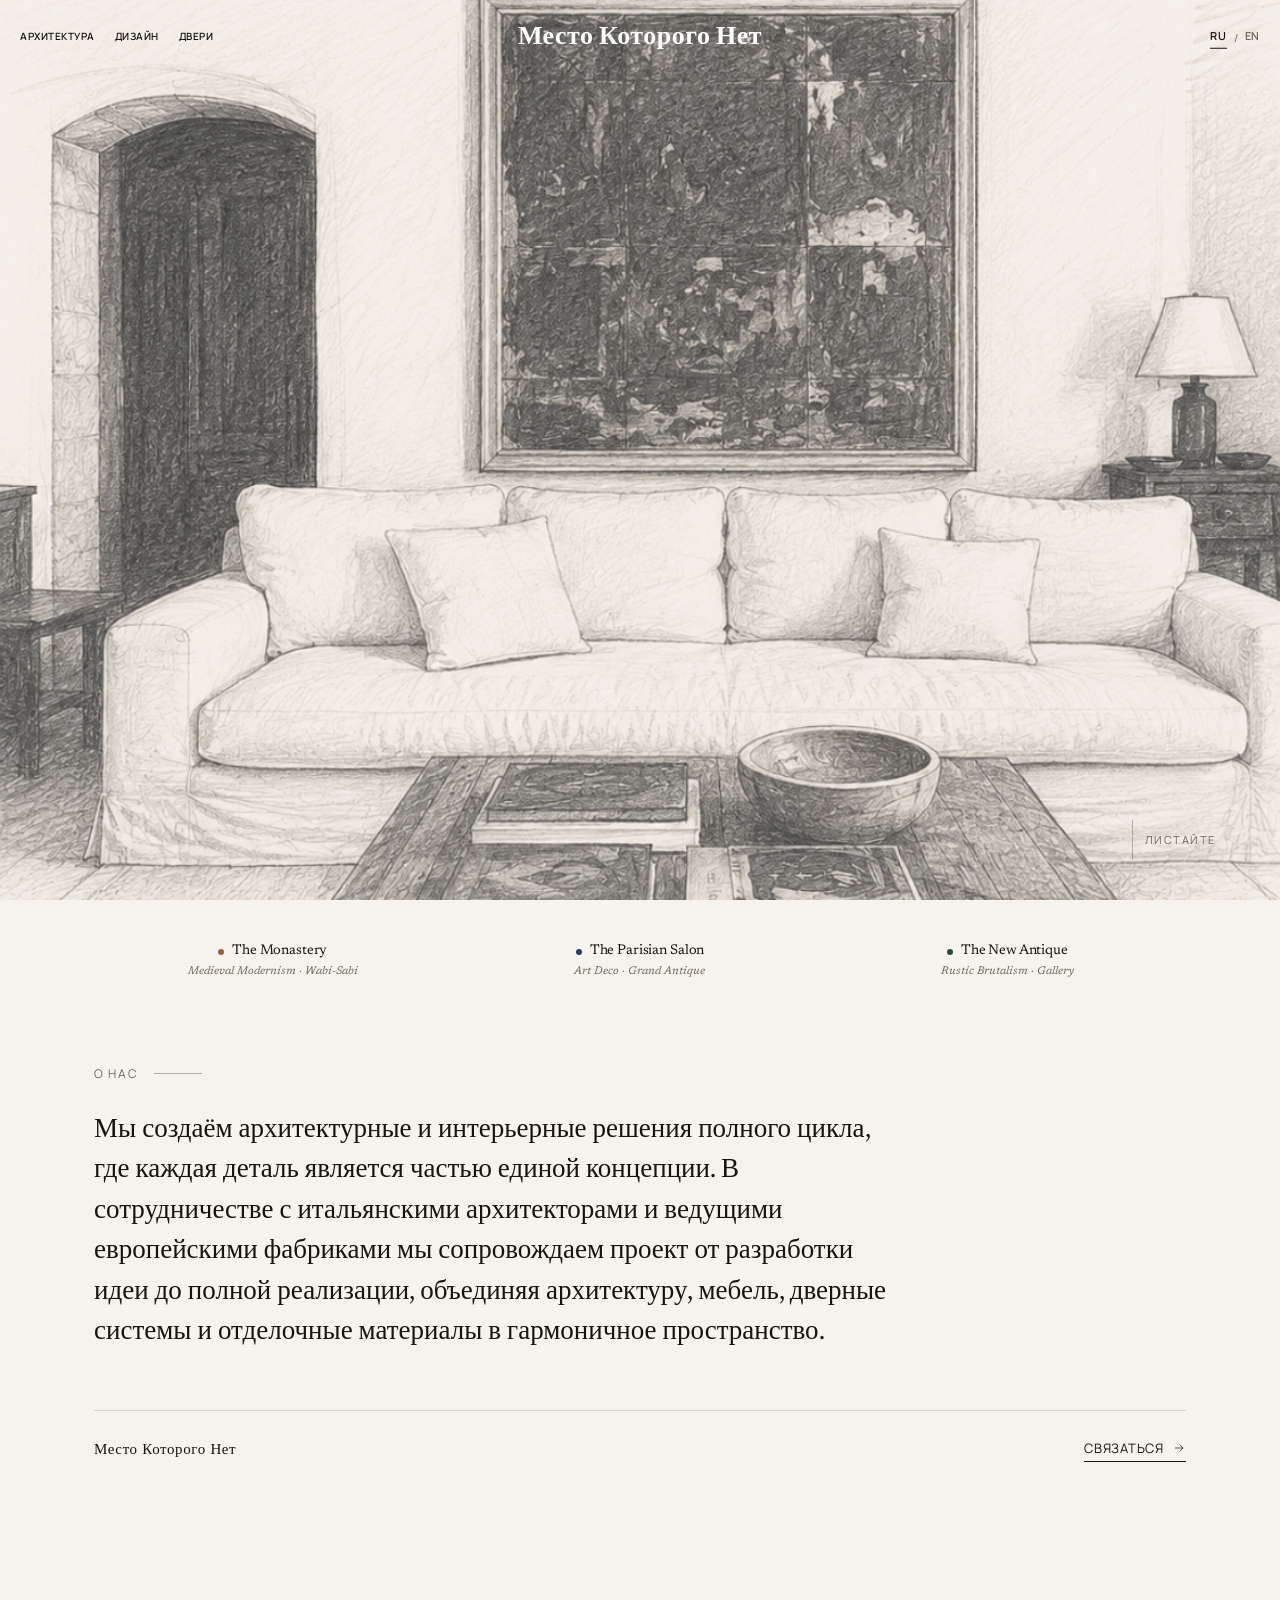
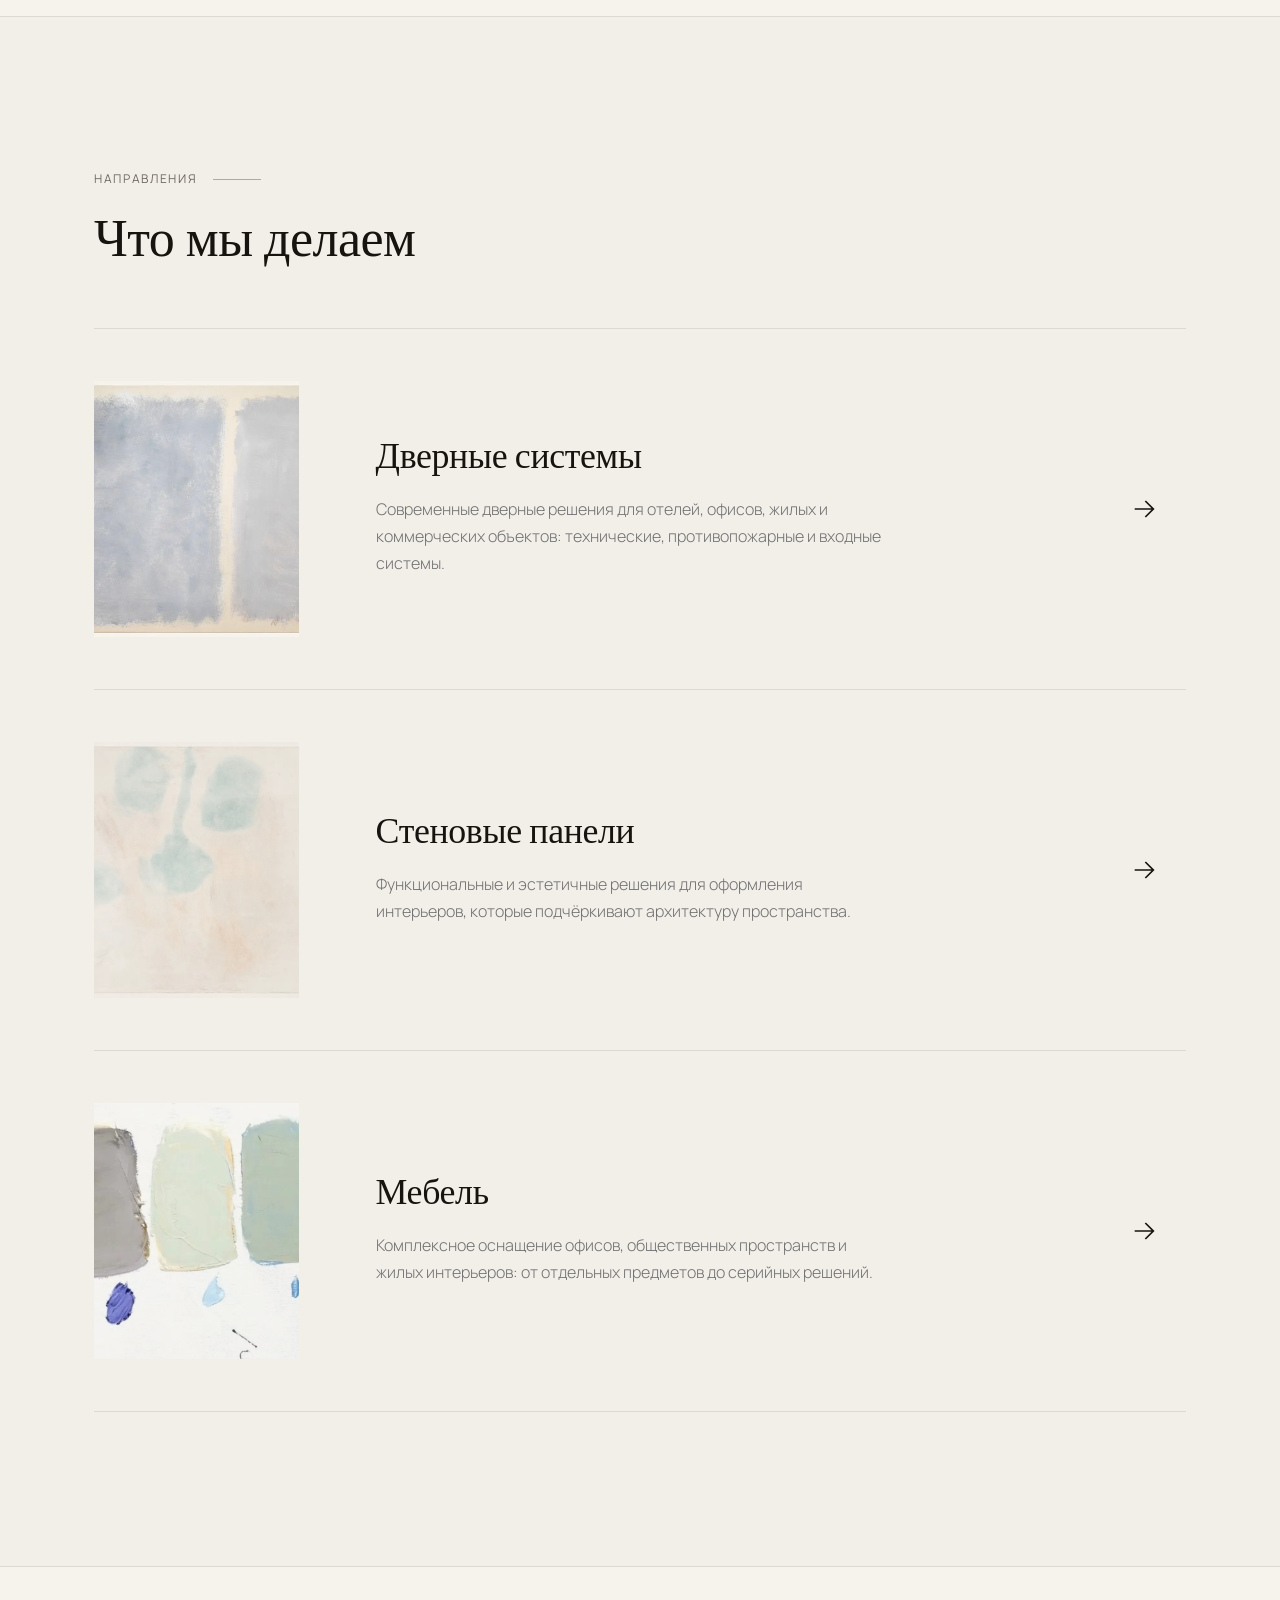
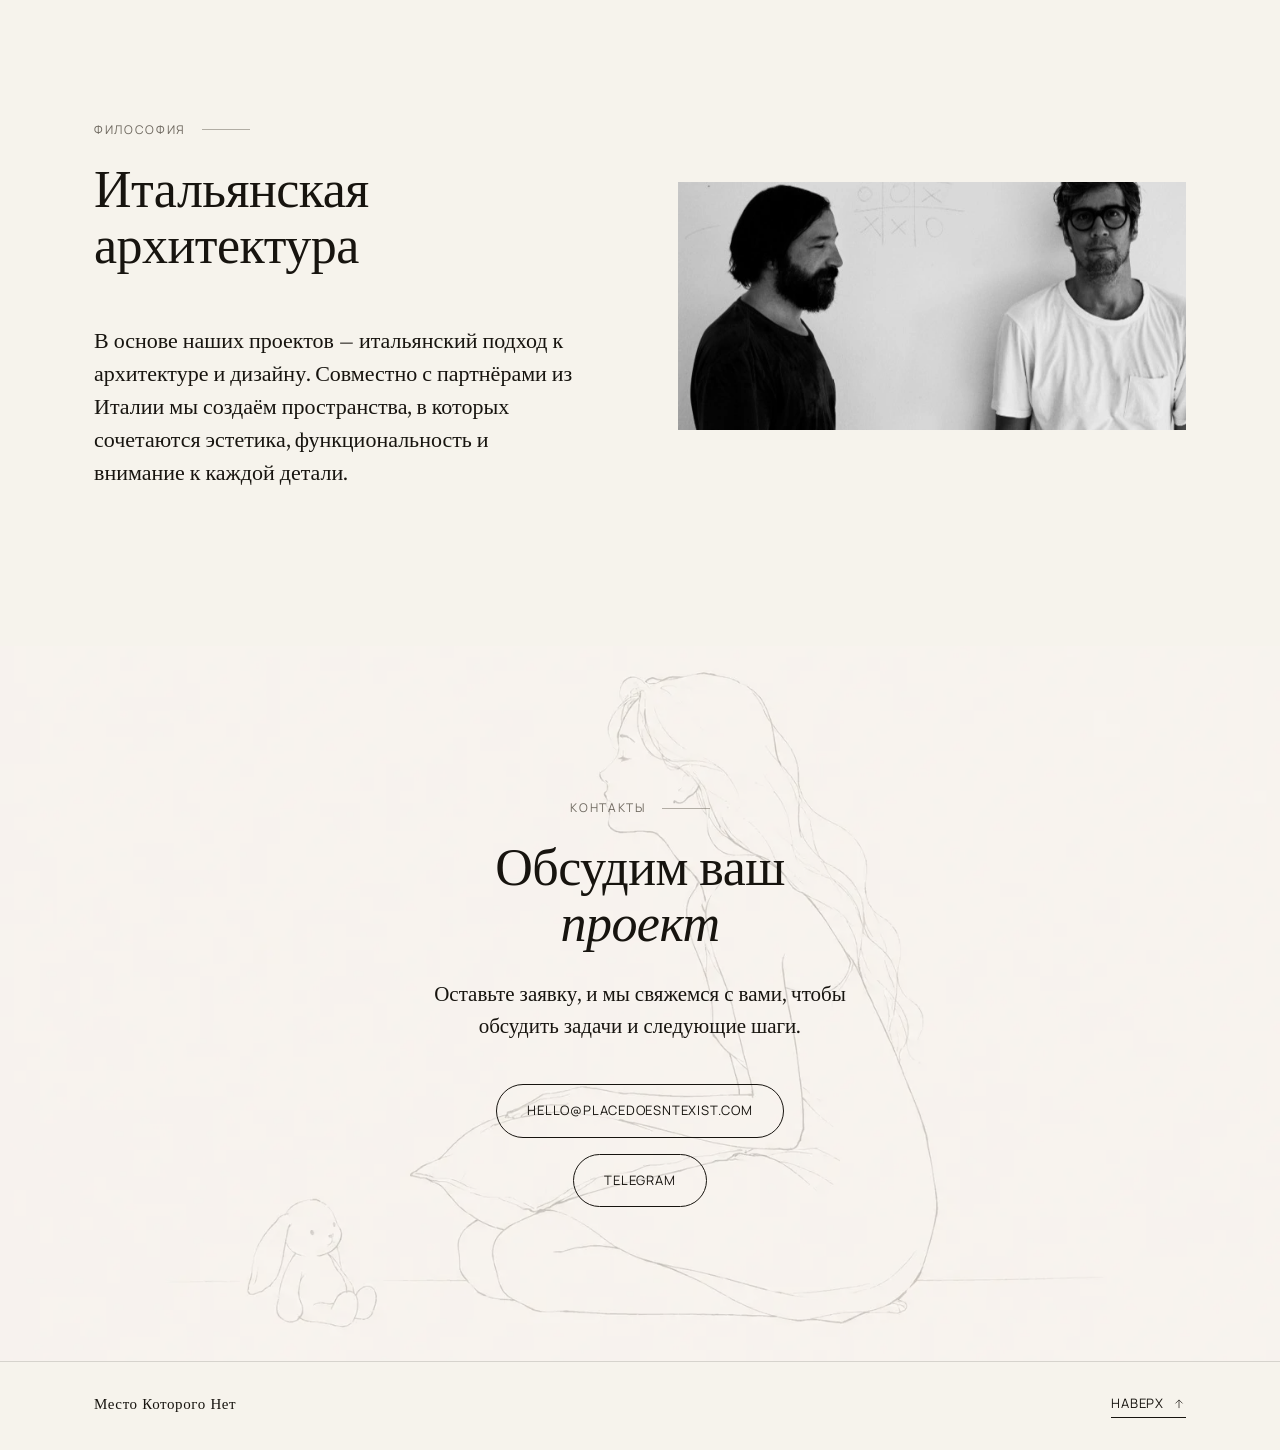
==== index.html @ bd5e5d3e "Merge branch 'claude/architecture-firm-site-4u3y2u' into main Consolidate latest site updates: water" ====
<!doctype html>
<html lang="ru">
<head>
<meta charset="UTF-8" />
<meta name="viewport" content="width=device-width, initial-scale=1.0" />
<title data-i18n="meta.title">Место Которого Нет — Архитектура и интерьер полного цикла</title>
<meta name="description" data-i18n="meta.description" content="Архитектурные и интерьерные решения полного цикла: дверные системы, стеновые панели, мебель. Итальянский подход к дизайну." />
<link rel="preconnect" href="https://fonts.googleapis.com" />
<link rel="preconnect" href="https://fonts.gstatic.com" crossorigin />
<link href="https://fonts.googleapis.com/css2?family=Newsreader:ital,opsz,wght@0,6..72,300;0,6..72,400;0,6..72,500;0,6..72,700;1,6..72,400;1,6..72,500&family=Manrope:wght@300;400;500;600&display=swap" rel="stylesheet" />
<link rel="stylesheet" href="css/style.css" />
</head>
<body>

<div class="noise"></div>

<header class="site-header" id="header">
  <div class="header-bar">
    <nav class="nav-inline">
      <a href="#about" class="nav-link" data-menu="architecture" data-i18n="nav.architecture">Архитектура</a>
      <a href="#directions" class="nav-link" data-i18n="nav.design">Дизайн</a>
      <a href="#doors" class="nav-link" data-menu="doors" data-i18n="nav.doors">Двери</a>
    </nav>

    <div class="lang-switch" id="langSwitch">
      <button type="button" class="lang-btn is-active" data-lang="ru">RU</button>
      <span class="lang-sep">/</span>
      <button type="button" class="lang-btn" data-lang="en">EN</button>
    </div>

    <div class="container header-inner">
      <button class="burger" id="burger" aria-label="Открыть меню" aria-expanded="false" data-i18n-attr="burger.label">
        <span></span><span></span><span></span>
      </button>

      <a href="#top" class="logo" data-i18n="brand">Место Которого Нет</a>
    </div>
  </div>

  <div class="nav-subrow" id="navSubrow">
    <div class="nav-submenu" data-menu="architecture">
      <a href="fargo.html">Fargo</a>
    </div>
    <div class="nav-submenu" data-menu="doors">
      <a href="viani.html">Viani Porte</a>
    </div>
  </div>
</header>

<nav class="nav-overlay" id="nav">
  <ul>
    <li><a href="#about" data-i18n="nav.overlay.about">О компании</a></li>
    <li><a href="#directions" data-i18n="nav.overlay.directions">Направления</a></li>
    <li><a href="#italy" data-i18n="nav.overlay.italy">Италия</a></li>
    <li><a href="#contacts" data-i18n="nav.overlay.contacts">Контакты</a></li>
  </ul>
  <p class="nav-overlay-foot" data-i18n="brand">Место Которого Нет</p>
</nav>

<main id="top">

  <!-- HERO -->
  <section class="hero">
    <picture class="hero-photo">
      <source media="(max-width: 720px)" srcset="content/mainmob.webp" />
      <img src="content/maindesktop.webp" alt="Интерьер — референс проекта" />
    </picture>
    <div class="hero-scroll">
      <span></span>
      <p data-i18n="hero.scroll">Листайте</p>
    </div>
  </section>

  <!-- STYLES (brand style names — always English, not translated) -->
  <section class="styles">
    <div class="container styles-row">
      <article class="style-card reveal">
        <div class="style-title-row">
          <span class="style-dot style-dot-1"></span>
          <h3>The Monastery</h3>
        </div>
        <p>Medieval Modernism · Wabi-Sabi</p>
      </article>
      <article class="style-card reveal">
        <div class="style-title-row">
          <span class="style-dot style-dot-2"></span>
          <h3>The Parisian Salon</h3>
        </div>
        <p>Art Deco · Grand Antique</p>
      </article>
      <article class="style-card reveal">
        <div class="style-title-row">
          <span class="style-dot style-dot-3"></span>
          <h3>The New Antique</h3>
        </div>
        <p>Rustic Brutalism · Gallery</p>
      </article>
    </div>
  </section>

  <!-- ABOUT -->
  <section class="about" id="about">
    <div class="container">
      <div class="eyebrow-row reveal">
        <span data-i18n="about.eyebrow">О нас</span>
        <span class="eyebrow-line"></span>
      </div>

      <p class="about-text reveal" data-i18n="about.text">
        Мы создаём архитектурные и интерьерные решения полного цикла, где
        каждая деталь является частью единой концепции. В сотрудничестве с
        итальянскими архитекторами и ведущими европейскими фабриками мы
        сопровождаем проект от разработки идеи до полной реализации,
        объединяя архитектуру, мебель, дверные системы и отделочные
        материалы в гармоничное пространство.
      </p>

      <div class="meta-row reveal">
        <div class="meta-brand">
          <span data-i18n="brand">Место Которого Нет</span>
        </div>
        <a href="#contacts" class="meta-link">
          <span data-i18n="about.contactLink">Связаться</span>
          <svg viewBox="0 0 24 24" fill="none" aria-hidden="true"><path d="M5 12h14M13 6l6 6-6 6" stroke="currentColor" stroke-width="1.2"/></svg>
        </a>
      </div>
    </div>
  </section>

  <!-- DIRECTIONS -->
  <section class="directions" id="directions">
    <div class="container">
      <div class="eyebrow-row reveal">
        <span data-i18n="directions.eyebrow">Направления</span>
        <span class="eyebrow-line"></span>
      </div>
      <h2 class="reveal" data-i18n="directions.heading">Что мы делаем</h2>

      <div class="cards">
        <a class="card reveal" id="doors" href="viani.html">
          <div class="card-art"><img src="content/dir/doors.webp" alt="" /></div>
          <div class="card-body">
            <h3 data-i18n="directions.doors.title">Дверные системы</h3>
            <p data-i18n="directions.doors.text">Современные дверные решения для отелей, офисов, жилых и
              коммерческих объектов: технические, противопожарные и входные
              системы.</p>
          </div>
          <span class="card-arrow" aria-hidden="true">
            <svg viewBox="0 0 24 24" fill="none"><path d="M5 12h14M13 6l6 6-6 6" stroke="currentColor" stroke-width="1.3"/></svg>
          </span>
        </a>

        <article class="card reveal">
          <div class="card-art"><img src="content/dir/panels.webp" alt="" /></div>
          <div class="card-body">
            <h3 data-i18n="directions.panels.title">Стеновые панели</h3>
            <p data-i18n="directions.panels.text">Функциональные и эстетичные решения для оформления интерьеров,
              которые подчёркивают архитектуру пространства.</p>
          </div>
          <span class="card-arrow" aria-hidden="true">
            <svg viewBox="0 0 24 24" fill="none"><path d="M5 12h14M13 6l6 6-6 6" stroke="currentColor" stroke-width="1.3"/></svg>
          </span>
        </article>

        <article class="card reveal">
          <div class="card-art"><img src="content/dir/furniture.webp" alt="" /></div>
          <div class="card-body">
            <h3 data-i18n="directions.furniture.title">Мебель</h3>
            <p data-i18n="directions.furniture.text">Комплексное оснащение офисов, общественных пространств и жилых
              интерьеров: от отдельных предметов до серийных решений.</p>
          </div>
          <span class="card-arrow" aria-hidden="true">
            <svg viewBox="0 0 24 24" fill="none"><path d="M5 12h14M13 6l6 6-6 6" stroke="currentColor" stroke-width="1.3"/></svg>
          </span>
        </article>
      </div>
    </div>
  </section>

  <!-- ITALY -->
  <section class="italy" id="italy">
    <div class="container italy-grid">
      <div class="italy-visual reveal">
        <img src="content/oni.webp" alt="Основатели студии" />
      </div>
      <div class="italy-text">
        <div class="eyebrow-row reveal">
          <span data-i18n="italy.eyebrow">Философия</span>
          <span class="eyebrow-line"></span>
        </div>
        <h2 class="reveal" data-i18n="italy.heading">Итальянская архитектура</h2>
        <p class="reveal" data-i18n="italy.text">
          В основе наших проектов — итальянский подход к архитектуре и
          дизайну. Совместно с партнёрами из Италии мы создаём пространства,
          в которых сочетаются эстетика, функциональность и внимание к
          каждой детали.
        </p>
      </div>
    </div>
  </section>

  <!-- CONTACT -->
  <section class="contact" id="contacts">
    <div class="container">
      <div class="eyebrow-row reveal center">
        <span data-i18n="contact.eyebrow">Контакты</span>
        <span class="eyebrow-line"></span>
      </div>
      <h2 class="reveal" data-i18n="contact.heading">Обсудим ваш<br /><em>проект</em></h2>
      <p class="reveal contact-sub" data-i18n="contact.sub">
        Оставьте заявку, и мы свяжемся с вами, чтобы обсудить задачи и
        следующие шаги.
      </p>
      <div class="contact-buttons">
        <a href="mailto:hello@placedoesntexist.com" class="btn reveal">hello@placedoesntexist.com</a>
        <a href="https://t.me/placedoesntexistt" class="btn reveal" target="_blank" rel="noopener">Telegram</a>
      </div>
    </div>
  </section>

</main>

<footer class="site-footer">
  <div class="container meta-row">
    <div class="meta-brand">
      <span data-i18n="brand">Место Которого Нет</span>
    </div>
    <a href="#top" class="meta-link">
      <span data-i18n="footer.top">Наверх</span>
      <svg viewBox="0 0 24 24" fill="none" aria-hidden="true"><path d="M12 19V5M6 11l6-6 6 6" stroke="currentColor" stroke-width="1.2"/></svg>
    </a>
  </div>
</footer>

<script src="js/i18n.js"></script>
<script src="js/main.js"></script>
</body>
</html>
---- css/style.css ----
/* ------------------------------------------------------------ */
/* Tokens                                                         */
/* ------------------------------------------------------------ */
:root {
  --bg: #f6f3ec;
  --bg-alt: #efeae0;
  --ink: #17140f;
  --ink-soft: #6e685f;
  --line: rgba(23, 20, 15, 0.14);
  --dark-bg: #14120e;
  --cream: #f6f3ec;

  --dot-1: #96603f;
  --dot-2: #2b3868;
  --dot-3: #2e4a37;

  --font-display: "Newsreader", Georgia, serif;
  --font-body: "Manrope", -apple-system, BlinkMacSystemFont, sans-serif;

  --container: 1220px;
  --gutter: clamp(20px, 5vw, 64px);
  --section-y: clamp(80px, 12vw, 160px);

  --ease: cubic-bezier(0.22, 1, 0.36, 1);
}

/* ------------------------------------------------------------ */
/* Reset                                                          */
/* ------------------------------------------------------------ */
* { margin: 0; padding: 0; box-sizing: border-box; }

html { scroll-behavior: smooth; }

body {
  background: var(--bg);
  color: var(--ink);
  font-family: var(--font-body);
  font-size: 16px;
  line-height: 1.5;
  -webkit-font-smoothing: antialiased;
  overflow-x: hidden;
}

img { max-width: 100%; display: block; }
a { color: inherit; text-decoration: none; }
ul { list-style: none; }
button { font: inherit; background: none; border: none; cursor: pointer; }

.container {
  max-width: var(--container);
  margin: 0 auto;
  padding: 0 var(--gutter);
}

h1, h2, h3 {
  font-family: var(--font-display);
  font-weight: 400;
  line-height: 1.08;
  letter-spacing: -0.01em;
}

em { font-style: italic; }

/* subtle grain overlay for texture */
.noise {
  position: fixed;
  inset: 0;
  pointer-events: none;
  z-index: 999;
  opacity: 0.035;
  mix-blend-mode: multiply;
  background-image: url("data:image/svg+xml,%3Csvg xmlns='http://www.w3.org/2000/svg' width='120' height='120'%3E%3Cfilter id='n'%3E%3CfeTurbulence type='fractalNoise' baseFrequency='0.9' numOctaves='2' stitchTiles='stitch'/%3E%3C/filter%3E%3Crect width='100%25' height='100%25' filter='url(%23n)'/%3E%3C/svg%3E");
}

/* ------------------------------------------------------------ */
/* Reveal-on-scroll                                               */
/* ------------------------------------------------------------ */
.reveal {
  opacity: 0;
  transform: translateY(24px);
  transition: opacity 0.9s var(--ease), transform 0.9s var(--ease);
}
.reveal.is-visible {
  opacity: 1;
  transform: translateY(0);
}

/* ------------------------------------------------------------ */
/* Header                                                         */
/* ------------------------------------------------------------ */
.site-header {
  position: fixed;
  top: 0;
  left: 0;
  right: 0;
  z-index: 200;
  padding: 26px 0;
  color: var(--ink);
  transition: background 0.4s var(--ease), padding 0.4s var(--ease), border-color 0.4s var(--ease);
  border-bottom: 1px solid transparent;
}
.site-header.scrolled {
  background: rgba(246, 243, 236, 0.86);
  backdrop-filter: blur(10px);
  padding: 16px 0;
  border-color: var(--line);
}
.site-header.nav-hover {
  background: rgba(246, 243, 236, 0.86);
  backdrop-filter: blur(10px);
  border-color: var(--line);
}

/* Solid header variant for inner pages (no hero photo behind it) */
.site-header--solid {
  background: var(--bg);
  border-color: var(--line);
}
.site-header--solid .logo { color: var(--ink); }

.header-inner {
  position: relative;
  display: flex;
  align-items: center;
  min-height: 24px;
  pointer-events: none;
}
.header-inner .logo,
.header-inner .burger {
  pointer-events: auto;
}

.logo {
  font-family: var(--font-display);
  font-size: 26px;
  font-weight: 700;
  color: #fff;
  letter-spacing: 0.02em;
  white-space: nowrap;
  position: absolute;
  left: 50%;
  transform: translateX(-50%);
  transition: color 0.4s var(--ease);
}
.site-header.scrolled .logo,
.site-header.nav-hover .logo { color: var(--ink); }

.header-bar { position: relative; }

.nav-inline {
  position: absolute;
  left: 20px;
  top: 50%;
  transform: translateY(-50%);
  display: flex;
  gap: clamp(10px, 1.6vw, 20px);
}
.nav-inline a {
  font-size: 10px;
  font-weight: 600;
  letter-spacing: 0.05em;
  text-transform: uppercase;
  position: relative;
  padding-bottom: 4px;
}
.nav-inline a::after {
  content: "";
  position: absolute;
  left: 0; right: 100%;
  bottom: 0;
  height: 1px;
  background: currentColor;
  transition: right 0.35s var(--ease);
}
.nav-inline a:hover::after { right: 0; }

/* Second header row: submenu items revealed below the main bar */
.nav-subrow {
  overflow: hidden;
  max-height: 0;
  transition: max-height 0.35s var(--ease);
}
.site-header.subrow-open .nav-subrow { max-height: 120px; }

.nav-submenu {
  display: none;
  flex-direction: column;
  align-items: flex-start;
  gap: 10px;
  padding: 18px 20px 8px;
}
.nav-submenu.is-active { display: flex; }
.nav-submenu a {
  font-family: var(--font-display);
  font-size: 14px;
  color: var(--ink);
  white-space: nowrap;
  transition: opacity 0.25s var(--ease);
}
.nav-submenu a:hover { opacity: 0.55; }

.lang-switch {
  position: absolute;
  right: 20px;
  top: 50%;
  transform: translateY(-50%);
  display: flex;
  align-items: center;
  gap: 7px;
  z-index: 210;
}
.lang-sep {
  font-size: 11px;
  color: var(--ink-soft);
}
.lang-btn {
  font-family: var(--font-body);
  font-size: 11px;
  font-weight: 600;
  letter-spacing: 0.06em;
  text-transform: uppercase;
  color: var(--ink-soft);
  cursor: pointer;
  padding-bottom: 3px;
  border-bottom: 1px solid transparent;
  transition: color 0.25s var(--ease), border-color 0.25s var(--ease);
}
.lang-btn.is-active {
  color: var(--ink);
  border-color: var(--ink);
}
.lang-btn:hover { color: var(--ink); }

.burger {
  display: none;
  flex-direction: column;
  justify-content: center;
  gap: 5px;
  width: 32px;
  height: 24px;
  justify-self: start;
  z-index: 210;
}
.burger span {
  display: block;
  height: 1px;
  background: currentColor;
  transition: transform 0.3s var(--ease), opacity 0.3s var(--ease);
}
.burger[aria-expanded="true"] span:nth-child(1) { transform: translateY(6px) rotate(45deg); }
.burger[aria-expanded="true"] span:nth-child(2) { opacity: 0; }
.burger[aria-expanded="true"] span:nth-child(3) { transform: translateY(-6px) rotate(-45deg); }

/* ------------------------------------------------------------ */
/* Full-screen nav overlay                                        */
/* ------------------------------------------------------------ */
.nav-overlay {
  position: fixed;
  inset: 0;
  z-index: 150;
  background: var(--cream);
  display: flex;
  flex-direction: column;
  align-items: center;
  justify-content: center;
  gap: 44px;
  opacity: 0;
  visibility: hidden;
  transform: translateY(-12px);
  transition: opacity 0.5s var(--ease), transform 0.5s var(--ease), visibility 0.5s;
}
.nav-overlay.open {
  opacity: 1;
  visibility: visible;
  transform: translateY(0);
}
.nav-overlay ul {
  display: flex;
  flex-direction: column;
  align-items: center;
  gap: 22px;
}
.nav-overlay a {
  font-family: var(--font-display);
  font-size: clamp(28px, 5vw, 44px);
  transition: opacity 0.3s var(--ease);
}
.nav-overlay a:hover { opacity: 0.55; }
.nav-overlay-foot {
  font-size: 12px;
  letter-spacing: 0.08em;
  text-transform: uppercase;
  color: var(--ink-soft);
}

/* ------------------------------------------------------------ */
/* Hero                                                            */
/* ------------------------------------------------------------ */
.hero {
  position: relative;
  height: 100svh;
  overflow: hidden;
  background: var(--bg);
}

.hero-photo {
  position: absolute;
  inset: 0;
}
.hero-photo img {
  width: 100%;
  height: 100%;
  object-fit: cover;
  object-position: center 30%;
}

.hero-scroll {
  position: absolute;
  right: var(--gutter);
  bottom: 40px;
  z-index: 2;
  display: flex;
  align-items: center;
  gap: 12px;
}
.hero-scroll span {
  width: 1px;
  height: 40px;
  background: rgba(23, 20, 15, 0.25);
  overflow: hidden;
  position: relative;
}
.hero-scroll span::after {
  content: "";
  position: absolute;
  top: -100%;
  left: 0; right: 0; height: 100%;
  background: var(--ink);
  animation: scrollLine 2.2s var(--ease) infinite;
}
@keyframes scrollLine {
  0% { top: -100%; }
  60% { top: 100%; }
  100% { top: 100%; }
}
.hero-scroll p {
  font-size: 11px;
  letter-spacing: 0.14em;
  text-transform: uppercase;
  color: var(--ink-soft);
}

/* ------------------------------------------------------------ */
/* Styles                                                          */
/* ------------------------------------------------------------ */
.styles { padding: 28px 0; }

.styles-row {
  display: flex;
  gap: 10px;
}

.style-card {
  flex: 1;
  padding: 16px 18px;
  display: flex;
  flex-direction: column;
  align-items: center;
  gap: 5px;
  text-align: center;
}

.style-title-row {
  display: flex;
  align-items: center;
  justify-content: center;
  gap: 8px;
}

.style-dot {
  width: 6px;
  height: 6px;
  border-radius: 50%;
  flex-shrink: 0;
}
.style-dot-1 { background: var(--dot-1); }
.style-dot-2 { background: var(--dot-2); }
.style-dot-3 { background: var(--dot-3); }

.style-card h3 { font-size: clamp(11px, 1.1vw, 14px); }
.style-card p {
  font-family: var(--font-display);
  font-style: italic;
  font-size: 11px;
  color: var(--ink-soft);
}

/* ------------------------------------------------------------ */
/* Eyebrow (label + line)                                         */
/* ------------------------------------------------------------ */
.eyebrow-row {
  display: flex;
  align-items: center;
  gap: 16px;
  margin-bottom: 28px;
  font-size: 12px;
  letter-spacing: 0.14em;
  text-transform: uppercase;
  color: var(--ink-soft);
}
.eyebrow-row.center { justify-content: center; }
.eyebrow-line {
  width: 48px;
  height: 1px;
  background: currentColor;
  opacity: 0.5;
}

/* ------------------------------------------------------------ */
/* About                                                           */
/* ------------------------------------------------------------ */
.about { padding: var(--section-y) 0; }
.styles + .about { padding-top: 40px; }

.about-text {
  font-family: var(--font-display);
  font-size: clamp(19px, 2.3vw, 27px);
  line-height: 1.5;
  max-width: 800px;
}

.meta-row {
  display: flex;
  align-items: flex-end;
  justify-content: space-between;
  gap: 20px;
  flex-wrap: wrap;
}
.about .meta-row {
  margin-top: 56px;
  padding-top: 28px;
  border-top: 1px solid var(--line);
}

.meta-brand { display: flex; flex-direction: column; gap: 4px; }
.meta-brand span:first-child {
  font-family: var(--font-display);
  font-size: 15px;
  letter-spacing: 0.04em;
}
.meta-brand span:not(:first-child) {
  font-size: 11px;
  text-transform: uppercase;
  letter-spacing: 0.06em;
  color: var(--ink-soft);
}

.meta-link {
  display: inline-flex;
  align-items: center;
  gap: 8px;
  font-size: 13px;
  text-transform: uppercase;
  letter-spacing: 0.06em;
  border-bottom: 1px solid var(--ink);
  padding-bottom: 3px;
  transition: gap 0.3s var(--ease);
}
.meta-link svg { width: 14px; height: 14px; transition: transform 0.3s var(--ease); }
.meta-link:hover { gap: 12px; }

/* ------------------------------------------------------------ */
/* Section heading                                                */
/* ------------------------------------------------------------ */
h2 { font-size: clamp(32px, 4.5vw, 52px); margin-bottom: 48px; }

/* ------------------------------------------------------------ */
/* Directions / Cards                                             */
/* ------------------------------------------------------------ */
.directions {
  padding: var(--section-y) 0;
  background: #f2efe9;
  border-top: 1px solid rgba(23, 20, 15, 0.1);
  border-bottom: 1px solid rgba(23, 20, 15, 0.1);
}

.directions h2 { margin-bottom: clamp(36px, 5vw, 56px); }

.cards {
  display: flex;
  flex-direction: column;
  border-top: 1px solid rgba(23, 20, 15, 0.1);
}

.card {
  display: grid;
  grid-template-columns: auto 1fr auto;
  align-items: center;
  gap: clamp(32px, 6vw, 96px);
  padding: clamp(32px, 4.5vw, 52px) 0;
  border-bottom: 1px solid rgba(23, 20, 15, 0.1);
  color: inherit;
}

.card-art {
  width: clamp(140px, 16vw, 220px);
  flex-shrink: 0;
  display: flex;
  align-items: center;
}
.card-art img {
  width: 100%;
  display: block;
}

.card-body { max-width: 520px; }
.card h3 {
  font-family: var(--font-display);
  font-size: clamp(26px, 2.8vw, 36px);
  font-weight: 400;
  margin-bottom: 16px;
  color: var(--ink);
}
.card p {
  font-family: var(--font-body);
  color: #707070;
  font-size: clamp(14px, 1.4vw, 16px);
  font-weight: 300;
  line-height: 1.7;
}

.card-arrow {
  color: var(--ink);
  justify-self: end;
  padding-right: clamp(8px, 2vw, 32px);
  transition: transform 0.35s var(--ease);
}
.card-arrow svg { width: 32px; height: 32px; display: block; }
a.card:hover .card-arrow { transform: translateX(8px); }

/* ------------------------------------------------------------ */
/* Italy                                                           */
/* ------------------------------------------------------------ */
.italy { padding: var(--section-y) 0; }

.italy-grid {
  display: grid;
  grid-template-columns: 1fr 1fr;
  gap: clamp(32px, 6vw, 90px);
  align-items: center;
}

.italy-visual { order: 2; }
.italy-visual img { width: 100%; display: block; }

.italy-text h2 { margin-top: 18px; }
.italy-text p:not(.eyebrow-row *) {
  font-family: var(--font-display);
  font-size: clamp(18px, 1.9vw, 22px);
  color: var(--ink);
  max-width: 480px;
}

/* ------------------------------------------------------------ */
/* Partners                                                        */
/* ------------------------------------------------------------ */
.partners { padding: var(--section-y) 0; background: var(--dark-bg); color: var(--cream); }
.partners .eyebrow-row { color: rgba(246, 243, 236, 0.55); }
.partners h2 { color: var(--cream); }
.partners-lead {
  font-family: var(--font-display);
  color: rgba(246, 243, 236, 0.82);
  font-size: clamp(18px, 1.9vw, 22px);
  max-width: 560px;
  margin-top: -20px;
  margin-bottom: 48px;
}

.partners-row {
  display: grid;
  grid-template-columns: repeat(5, 1fr);
  border-top: 1px solid rgba(246, 243, 236, 0.16);
  border-left: 1px solid rgba(246, 243, 236, 0.16);
}
.partner-slot {
  border-right: 1px solid rgba(246, 243, 236, 0.16);
  border-bottom: 1px solid rgba(246, 243, 236, 0.16);
  padding: 40px 20px;
  display: flex;
  align-items: center;
  justify-content: center;
  font-family: var(--font-display);
  font-size: 15px;
  color: rgba(246, 243, 236, 0.4);
  letter-spacing: 0.04em;
}

.partners-note {
  margin-top: 20px;
  font-size: 12px;
  color: rgba(246, 243, 236, 0.4);
}

/* ------------------------------------------------------------ */
/* Contact                                                         */
/* ------------------------------------------------------------ */
.contact {
  position: relative;
  padding: var(--section-y) 0;
  text-align: center;
}
.contact::before {
  content: "";
  position: absolute;
  inset: 0;
  background: url("../content/contacts.webp") center / cover no-repeat;
  opacity: 0.5;
  pointer-events: none;
}
.contact .container { position: relative; }
.contact h2 { margin-bottom: 24px; }
.contact-sub {
  font-family: var(--font-display);
  max-width: 480px;
  color: var(--ink);
  font-size: clamp(18px, 1.9vw, 21px);
  margin: 0 auto 40px;
}

.contact-buttons {
  display: flex;
  flex-direction: column;
  align-items: center;
  gap: 16px;
}

.btn {
  display: inline-flex;
  align-items: center;
  gap: 10px;
  padding: 16px 30px;
  border: 1px solid var(--ink);
  border-radius: 999px;
  font-size: 13px;
  letter-spacing: 0.06em;
  text-transform: uppercase;
  transition: background 0.3s var(--ease), color 0.3s var(--ease);
}
.btn:hover { background: var(--ink); color: var(--bg); }

/* ------------------------------------------------------------ */
/* Fargo portfolio page                                            */
/* ------------------------------------------------------------ */
.fargo-main {
  position: relative;
  padding: 90px 0 60px;
  max-width: 1400px;
  margin: 0 auto;
}

/* One watercolor artwork stretched over the whole page background.
   It sits behind the slides; slide images have transparent margins,
   so the art shows through empty areas but never covers text or
   photos. Multiply blend melts the paper white into the cream bg. */
.fargo-spots {
  position: absolute;
  top: 0;
  bottom: 0;
  left: calc(50% - 50vw);
  width: 100vw;
  overflow: hidden;
  pointer-events: none;
  z-index: 0;
}
.fargo-spots img {
  width: 100%;
  height: 100%;
  max-width: none;
  object-fit: fill;
  mix-blend-mode: multiply;
  opacity: 0.35;
}

.fargo-set { position: relative; z-index: 1; }

.fargo-set { display: none; }
.fargo-set.is-active {
  display: flex;
  flex-direction: column;
  padding: 0 clamp(10px, 2vw, 24px);
}
.fargo-set img {
  width: 100%;
  display: block;
}

/* Full-bleed cover slide: backdrop stretches across the whole screen */
.fargo-set img:first-child {
  width: 100vw;
  max-width: none;
  margin-left: calc(50% - 50vw);
  height: calc(100svh - 90px);
  object-fit: cover;
}

/* ------------------------------------------------------------ */
/* Viani Porte page                                                */
/* ------------------------------------------------------------ */
.viani-main { padding: 120px 0 80px; }

.viani-banner img {
  width: min(680px, 90%);
  margin: 0 auto 40px;
  display: block;
  mix-blend-mode: multiply;
}

.viani-text {
  max-width: 720px;
  display: flex;
  flex-direction: column;
  gap: 24px;
}
.viani-text p {
  font-family: var(--font-display);
  font-size: clamp(17px, 1.8vw, 21px);
  line-height: 1.55;
}

/* ------------------------------------------------------------ */
/* Footer                                                          */
/* ------------------------------------------------------------ */
.site-footer { padding: 32px 0; border-top: 1px solid var(--line); }
.site-footer .meta-row { align-items: center; }

/* ------------------------------------------------------------ */
/* Responsive                                                     */
/* ------------------------------------------------------------ */
@media (max-width: 860px) {
  .nav-inline { display: none; }
  .burger { display: flex; }

  /* Inner pages have no burger menu — keep the back link visible */
  .site-header--solid .nav-inline { display: flex; }

  .styles-row { flex-direction: column; }

  .about-grid { grid-template-columns: 1fr; }

  .card {
    grid-template-columns: auto 1fr;
    gap: 24px;
  }
  .card-art { width: clamp(96px, 26vw, 150px); }
  .card-arrow {
    grid-column: 2;
    justify-self: start;
    padding: 0;
  }
  .card-arrow svg { width: 30px; height: 30px; }

  .italy-grid { grid-template-columns: 1fr; }
  .italy-visual { order: 1; }

  .partners-row { grid-template-columns: repeat(2, 1fr); }
}

@media (max-width: 480px) {
  .partners-row { grid-template-columns: 1fr; }
  .meta-row { flex-direction: column; align-items: flex-start; gap: 16px; }
}

@media (max-width: 640px) {
  .hero-scroll { display: none; }

  .logo { font-size: 17px; }
  .site-header--solid .nav-inline { left: 16px; }
  .lang-switch { right: 16px; }
}
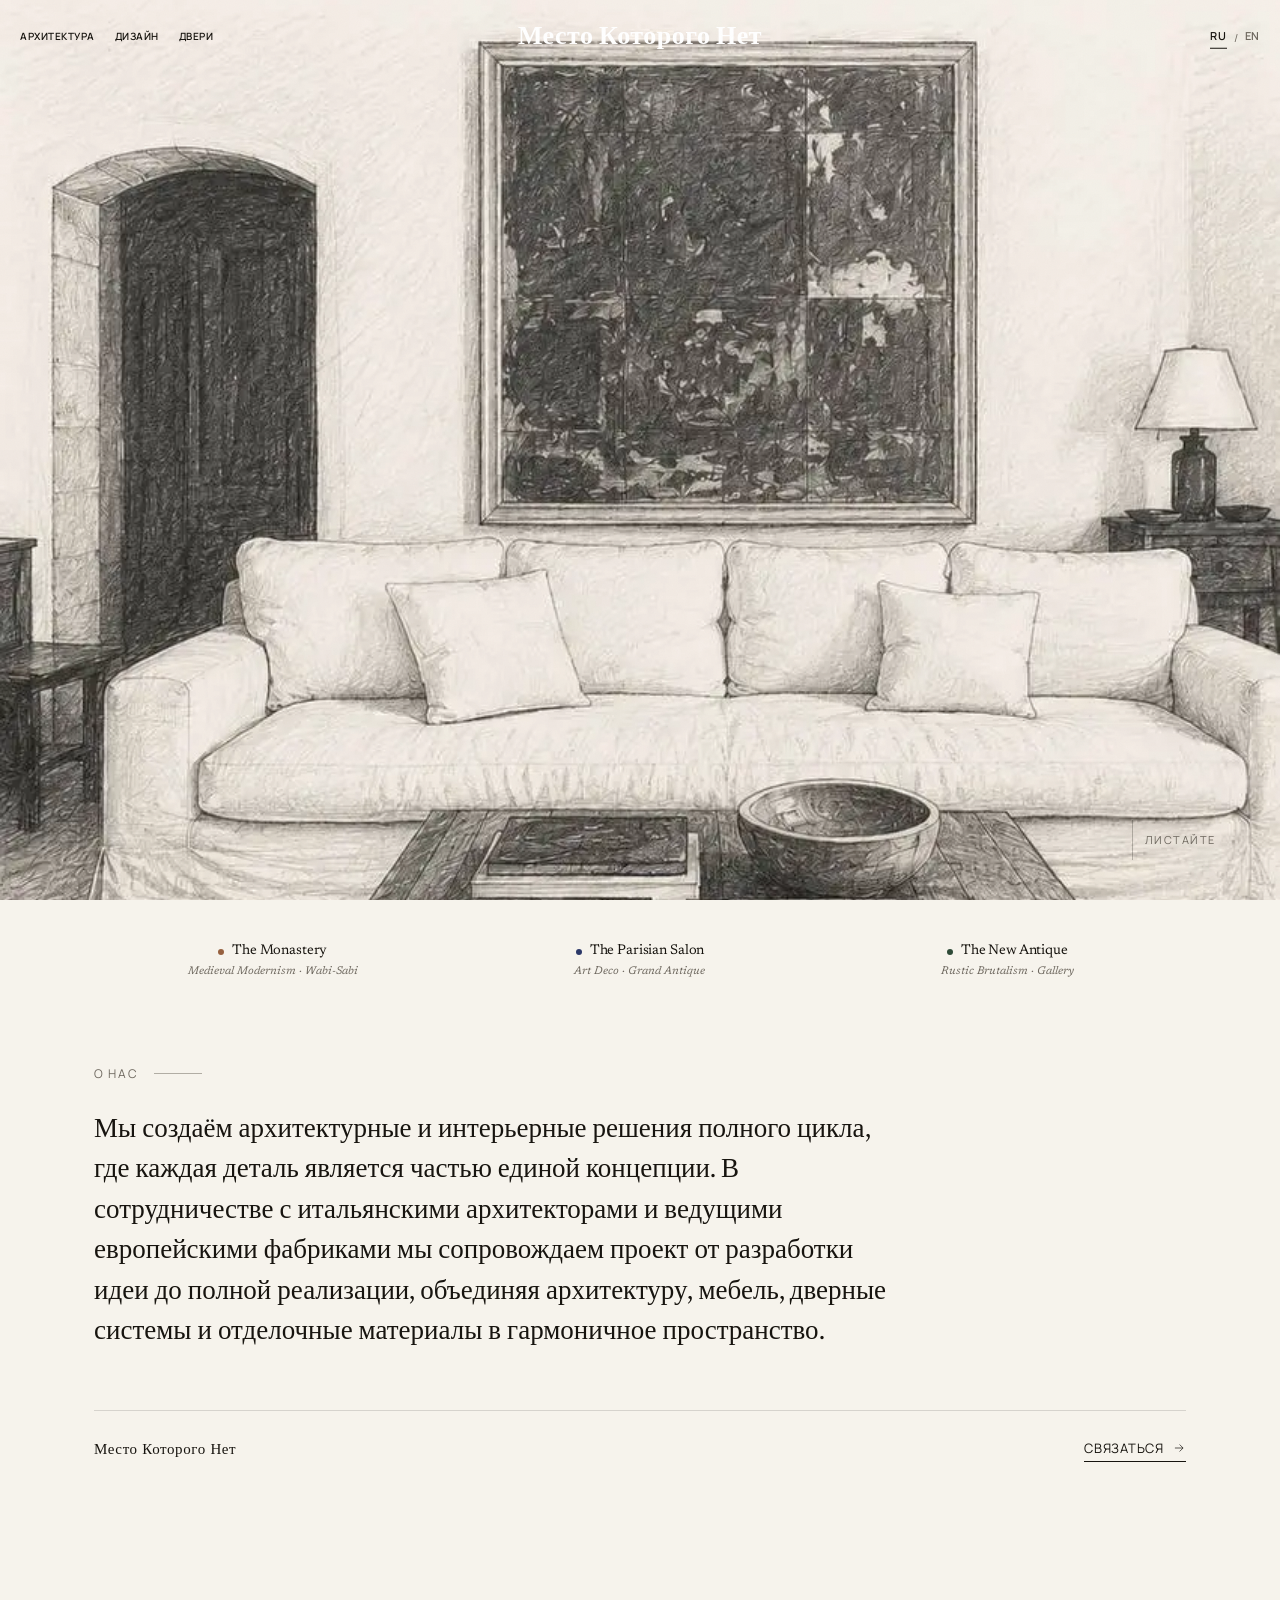
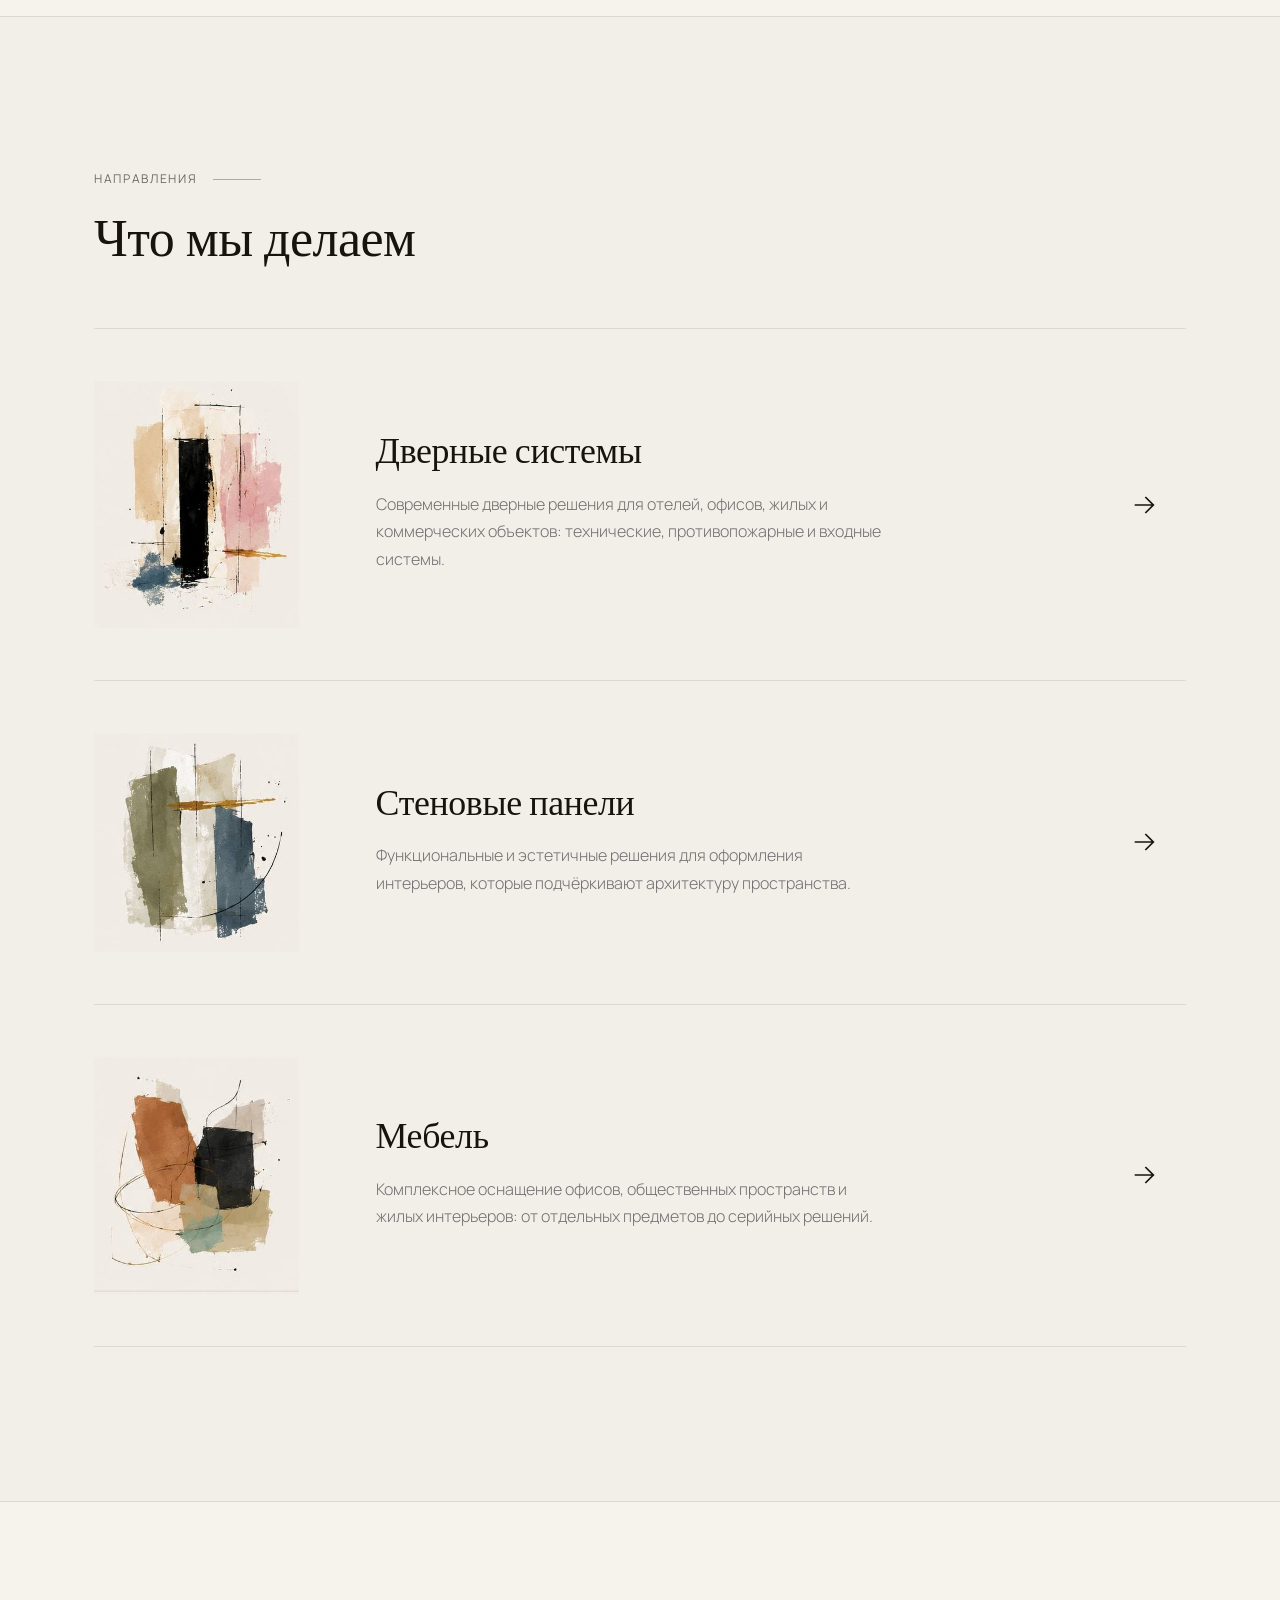
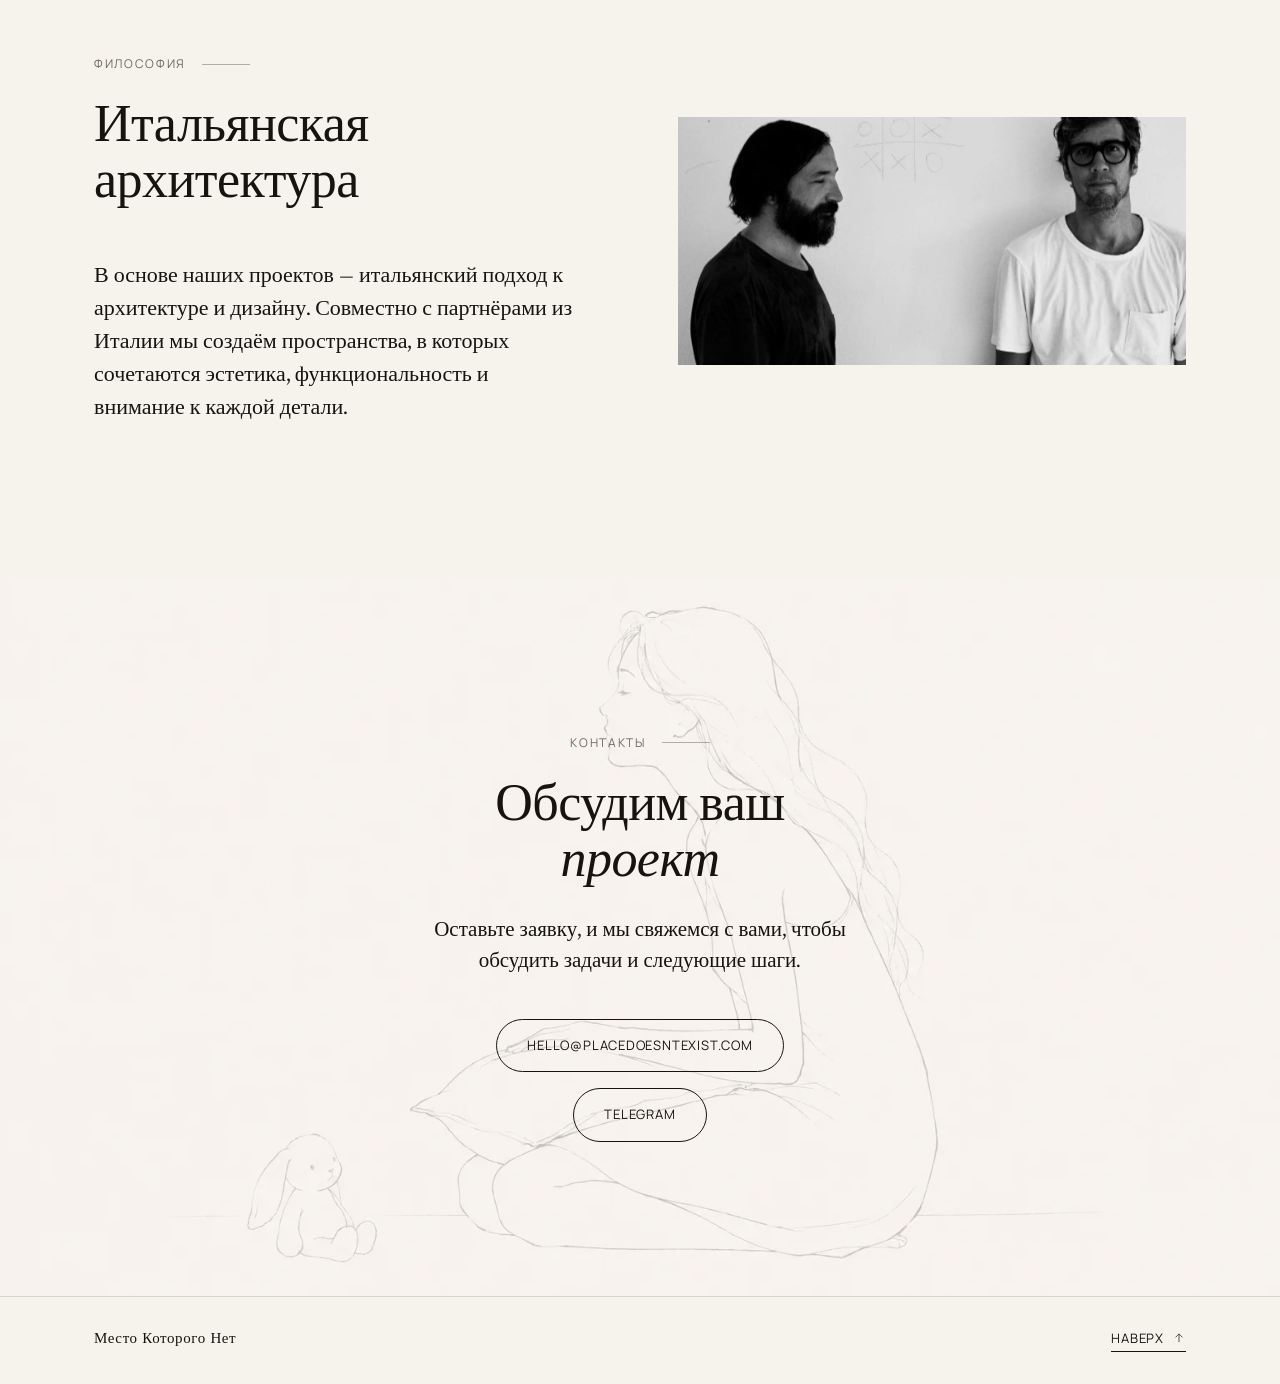
==== commit 8ccd3975: "fix: use uploaded 1/2/3.jpg for direction card illustrations Replace watercolor webp placeholders wi" ====
--- a/index.html
+++ b/index.html
@@ -138,7 +138,7 @@
 
       <div class="cards">
         <a class="card reveal" id="doors" href="viani.html">
-          <div class="card-art"><img src="content/dir/doors.webp" alt="" /></div>
+          <div class="card-art"><img src="content/1.jpg" alt="" /></div>
           <div class="card-body">
             <h3 data-i18n="directions.doors.title">Дверные системы</h3>
             <p data-i18n="directions.doors.text">Современные дверные решения для отелей, офисов, жилых и
@@ -151,7 +151,7 @@
         </a>
 
         <article class="card reveal">
-          <div class="card-art"><img src="content/dir/panels.webp" alt="" /></div>
+          <div class="card-art"><img src="content/2.jpg" alt="" /></div>
           <div class="card-body">
             <h3 data-i18n="directions.panels.title">Стеновые панели</h3>
             <p data-i18n="directions.panels.text">Функциональные и эстетичные решения для оформления интерьеров,
@@ -163,7 +163,7 @@
         </article>
 
         <article class="card reveal">
-          <div class="card-art"><img src="content/dir/furniture.webp" alt="" /></div>
+          <div class="card-art"><img src="content/3.jpg" alt="" /></div>
           <div class="card-body">
             <h3 data-i18n="directions.furniture.title">Мебель</h3>
             <p data-i18n="directions.furniture.text">Комплексное оснащение офисов, общественных пространств и жилых
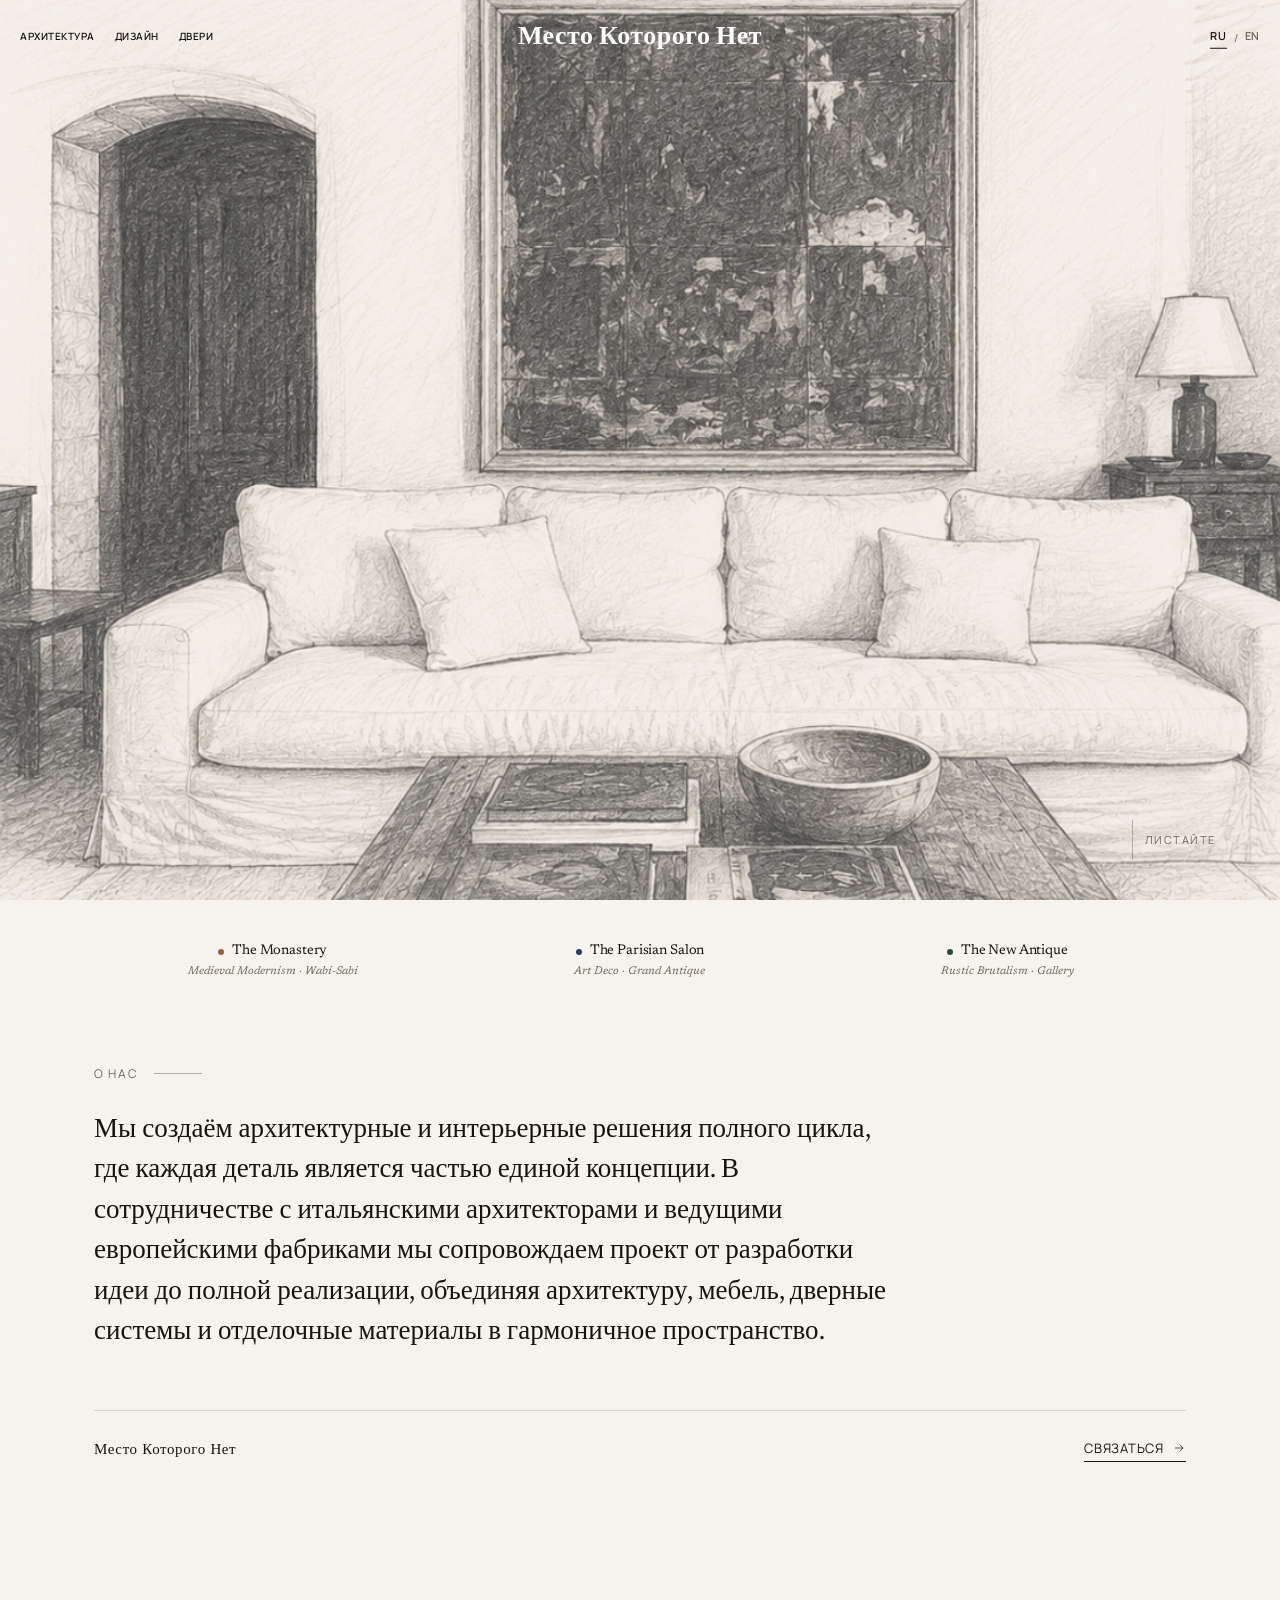
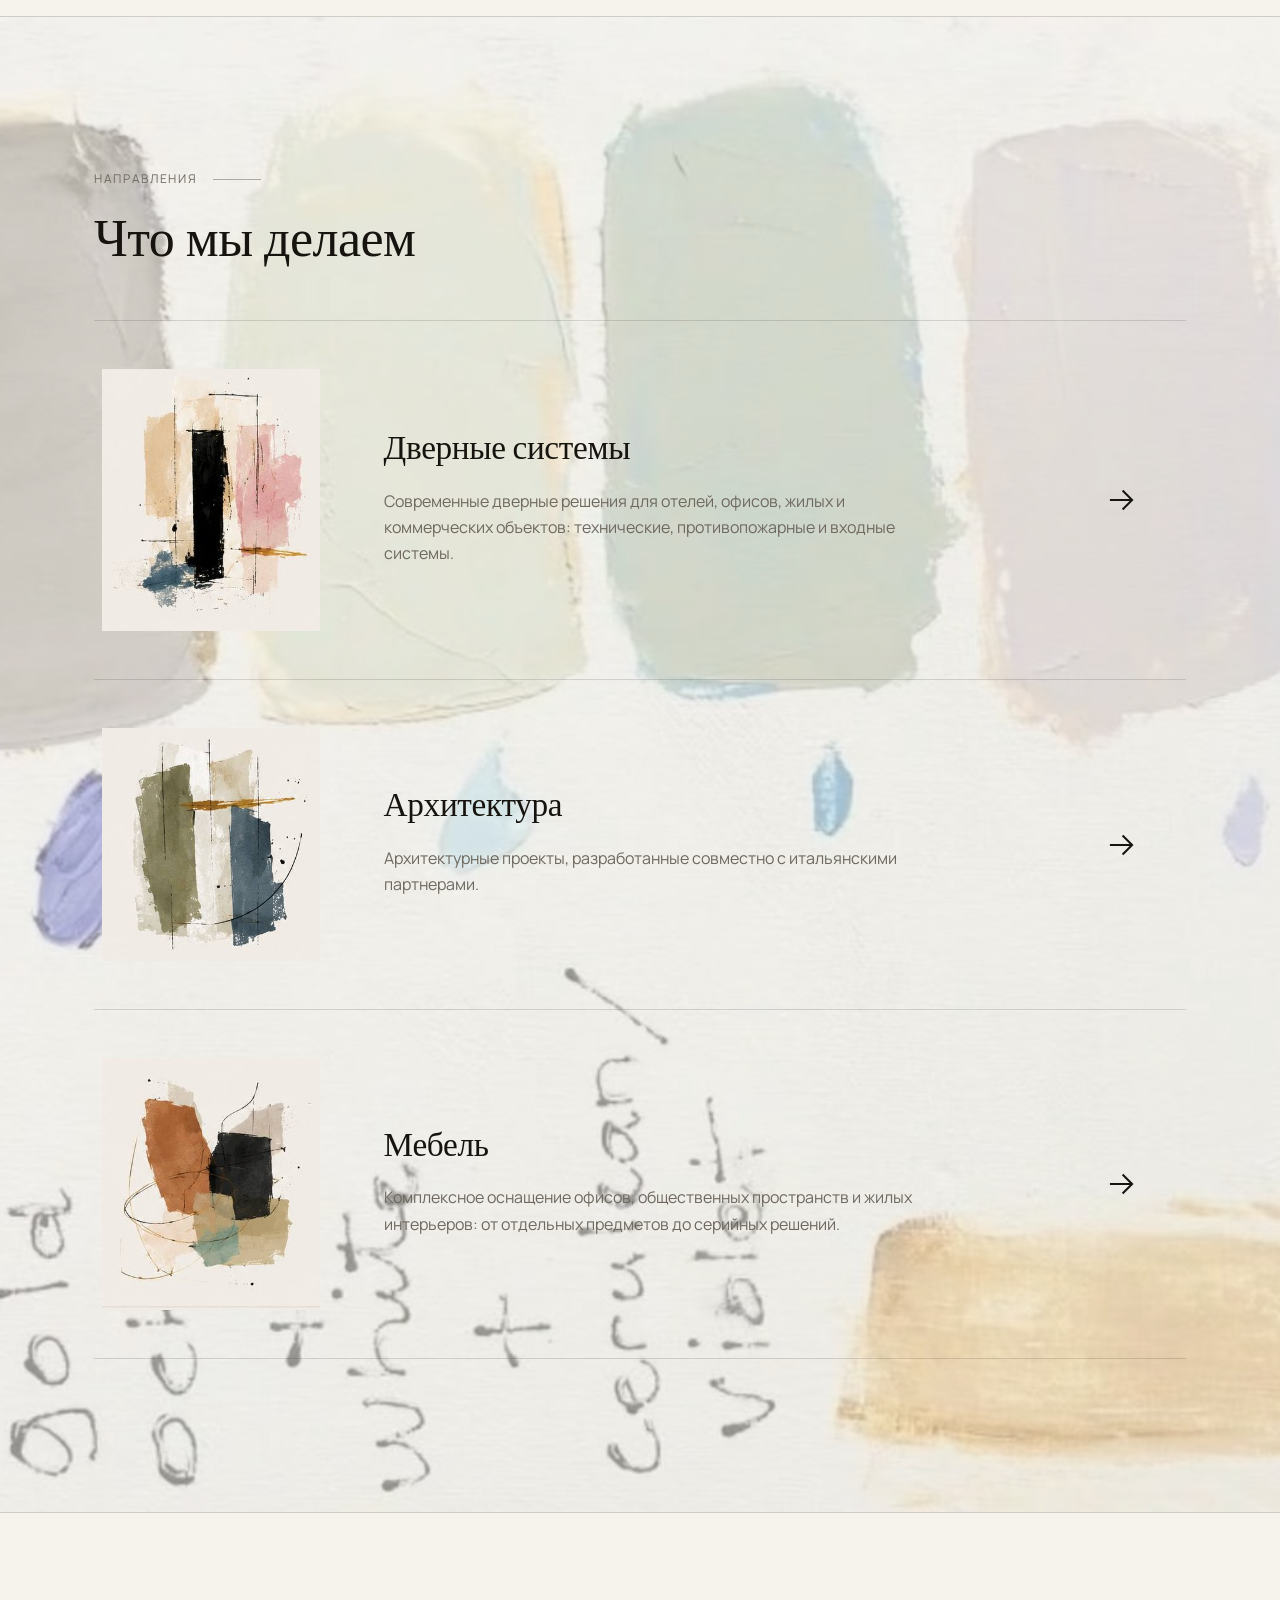
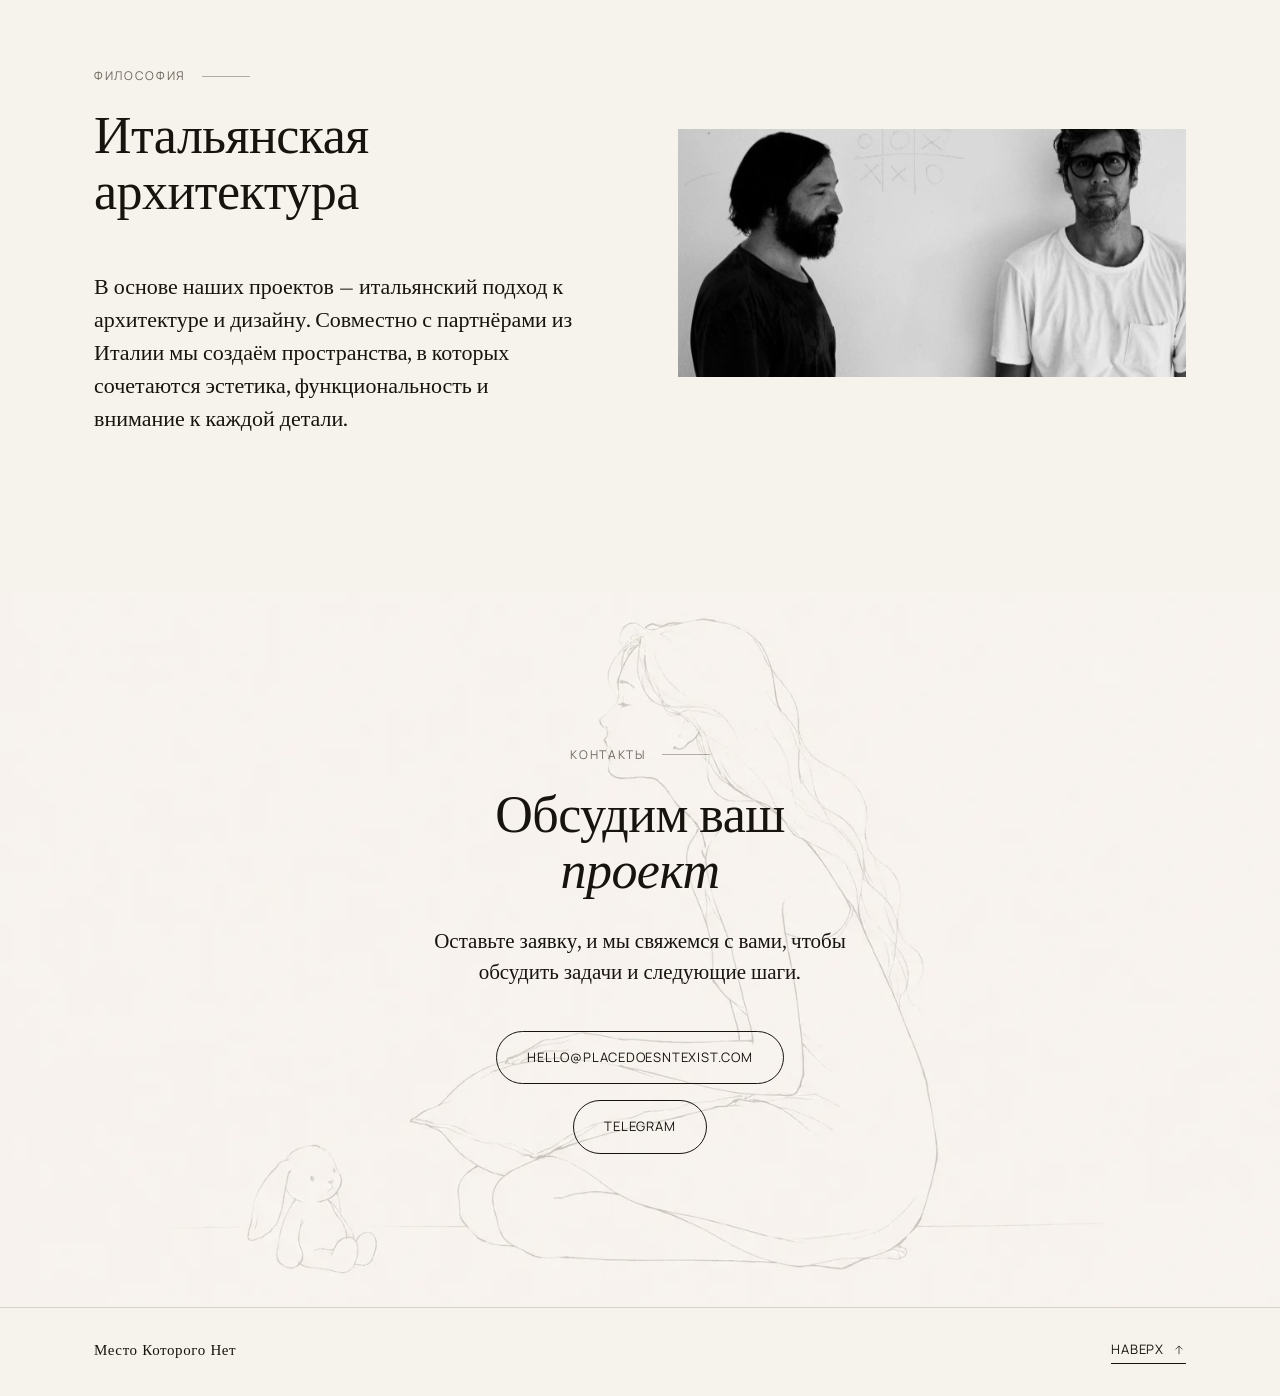
==== commit 4af0f630: "fix: replace wall panels card with Architecture copy Update the middle directions row title and desc" ====
--- a/index.html
+++ b/index.html
@@ -153,9 +153,8 @@
         <article class="card reveal">
           <div class="card-art"><img src="content/2.jpg" alt="" /></div>
           <div class="card-body">
-            <h3 data-i18n="directions.panels.title">Стеновые панели</h3>
-            <p data-i18n="directions.panels.text">Функциональные и эстетичные решения для оформления интерьеров,
-              которые подчёркивают архитектуру пространства.</p>
+            <h3 data-i18n="directions.panels.title">Архитектура</h3>
+            <p data-i18n="directions.panels.text">Архитектурные проекты, разработанные совместно с итальянскими партнерами.</p>
           </div>
           <span class="card-arrow" aria-hidden="true">
             <svg viewBox="0 0 24 24" fill="none"><path d="M5 12h14M13 6l6 6-6 6" stroke="currentColor" stroke-width="1.3"/></svg>
--- a/css/style.css
+++ b/css/style.css
@@ -478,65 +478,63 @@
 /* Directions / Cards                                             */
 /* ------------------------------------------------------------ */
 .directions {
+  position: relative;
   padding: var(--section-y) 0;
-  background: #f2efe9;
-  border-top: 1px solid rgba(23, 20, 15, 0.1);
-  border-bottom: 1px solid rgba(23, 20, 15, 0.1);
-}
-
-.directions h2 { margin-bottom: clamp(36px, 5vw, 56px); }
+  background: var(--bg-alt);
+  border-top: 1px solid var(--line);
+  border-bottom: 1px solid var(--line);
+}
+.directions::before {
+  content: "";
+  position: absolute;
+  inset: 0;
+  background: url("../content/IMG_7800.jpg") center / cover no-repeat;
+  opacity: 0.5;
+  pointer-events: none;
+}
+.directions .container { position: relative; }
 
 .cards {
   display: flex;
   flex-direction: column;
-  border-top: 1px solid rgba(23, 20, 15, 0.1);
+  border-top: 1px solid var(--line);
 }
 
 .card {
   display: grid;
   grid-template-columns: auto 1fr auto;
   align-items: center;
-  gap: clamp(32px, 6vw, 96px);
-  padding: clamp(32px, 4.5vw, 52px) 0;
-  border-bottom: 1px solid rgba(23, 20, 15, 0.1);
+  gap: clamp(28px, 5vw, 80px);
+  padding: clamp(28px, 4vw, 48px) 8px;
+  border-bottom: 1px solid var(--line);
   color: inherit;
+  background: transparent;
 }
 
 .card-art {
-  width: clamp(140px, 16vw, 220px);
-  flex-shrink: 0;
+  width: clamp(150px, 17vw, 230px);
+  align-self: stretch;
   display: flex;
   align-items: center;
 }
 .card-art img {
   width: 100%;
   display: block;
-}
-
-.card-body { max-width: 520px; }
-.card h3 {
-  font-family: var(--font-display);
-  font-size: clamp(26px, 2.8vw, 36px);
-  font-weight: 400;
-  margin-bottom: 16px;
-  color: var(--ink);
-}
-.card p {
-  font-family: var(--font-body);
-  color: #707070;
-  font-size: clamp(14px, 1.4vw, 16px);
-  font-weight: 300;
-  line-height: 1.7;
-}
+  mix-blend-mode: multiply;
+}
+
+.card-body { max-width: 560px; }
+.card h3 { font-size: clamp(24px, 2.6vw, 34px); margin-bottom: 18px; }
+.card p { color: var(--ink-soft); font-size: 16px; line-height: 1.65; }
 
 .card-arrow {
   color: var(--ink);
   justify-self: end;
-  padding-right: clamp(8px, 2vw, 32px);
+  padding-right: clamp(4px, 3vw, 40px);
   transition: transform 0.35s var(--ease);
 }
-.card-arrow svg { width: 32px; height: 32px; display: block; }
-a.card:hover .card-arrow { transform: translateX(8px); }
+.card-arrow svg { width: 38px; height: 38px; display: block; }
+a.card:hover .card-arrow { transform: translateX(10px); }
 
 /* ------------------------------------------------------------ */
 /* Italy                                                           */
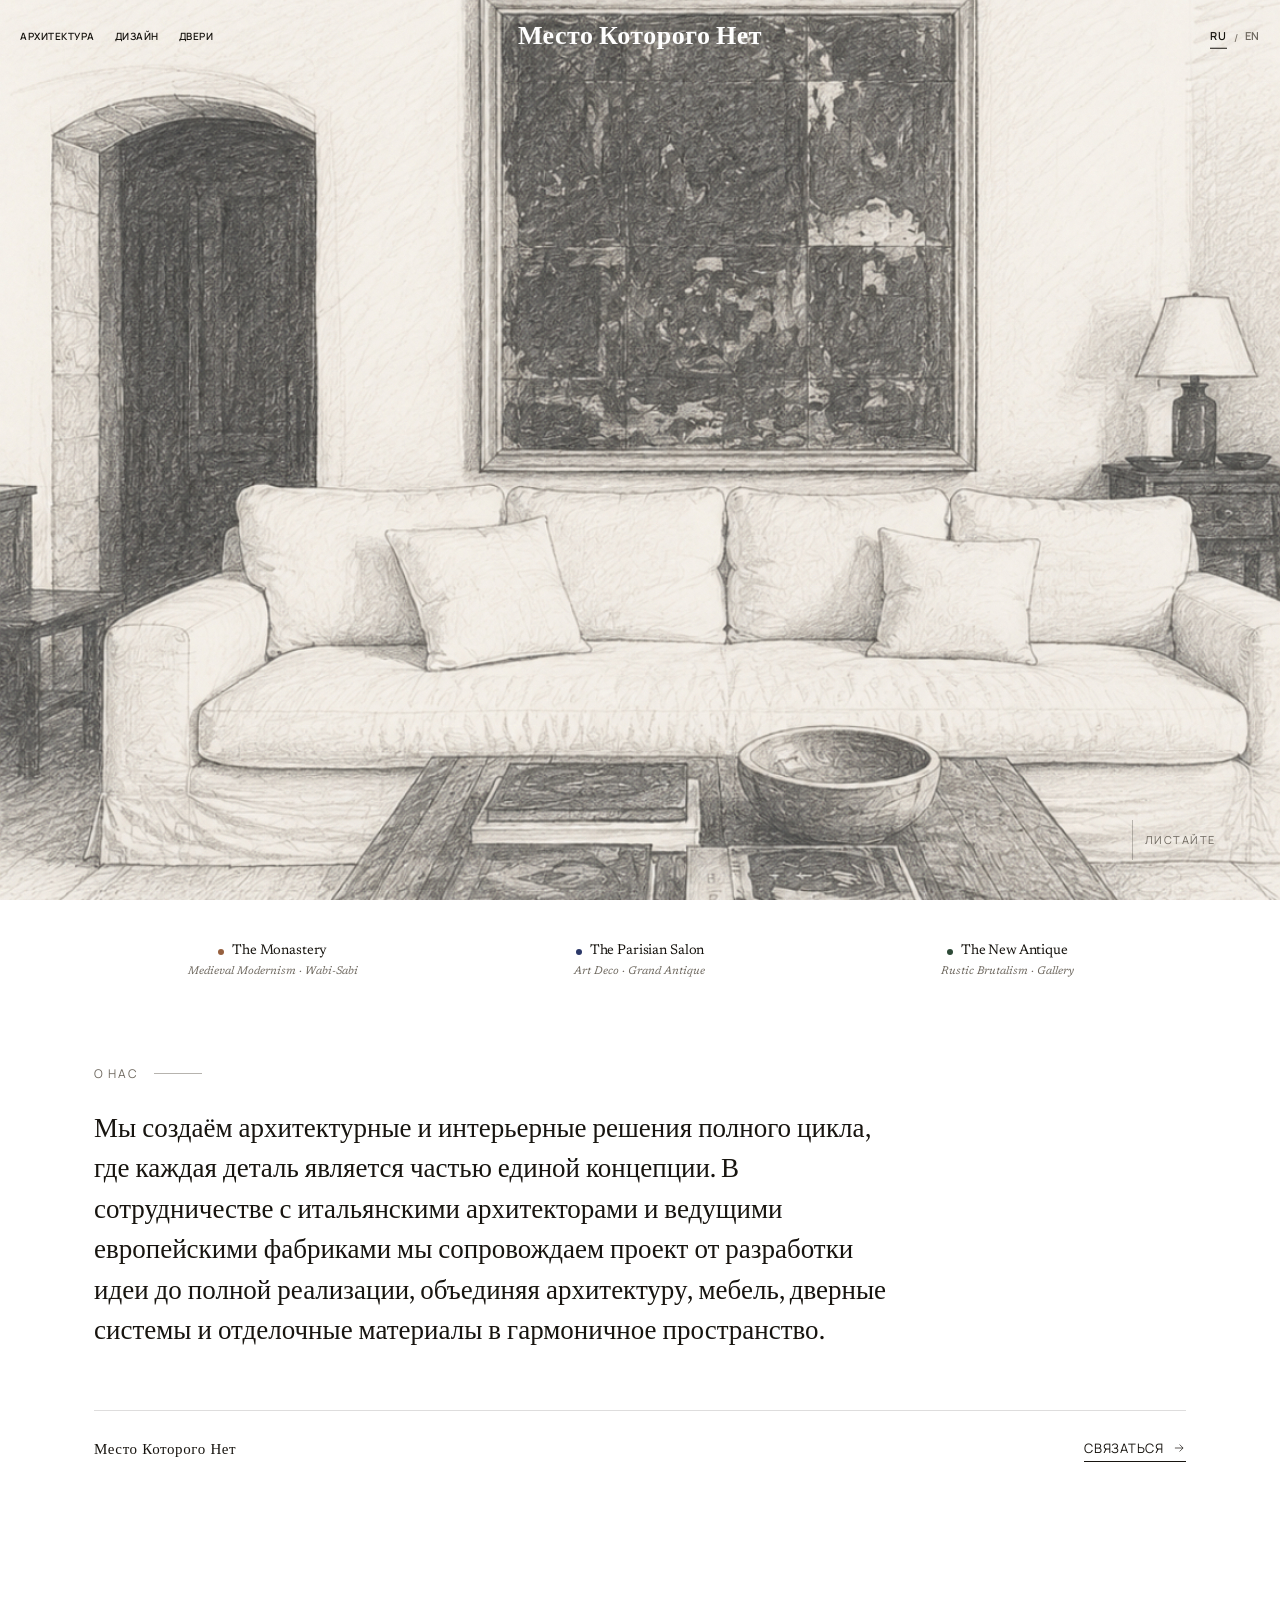
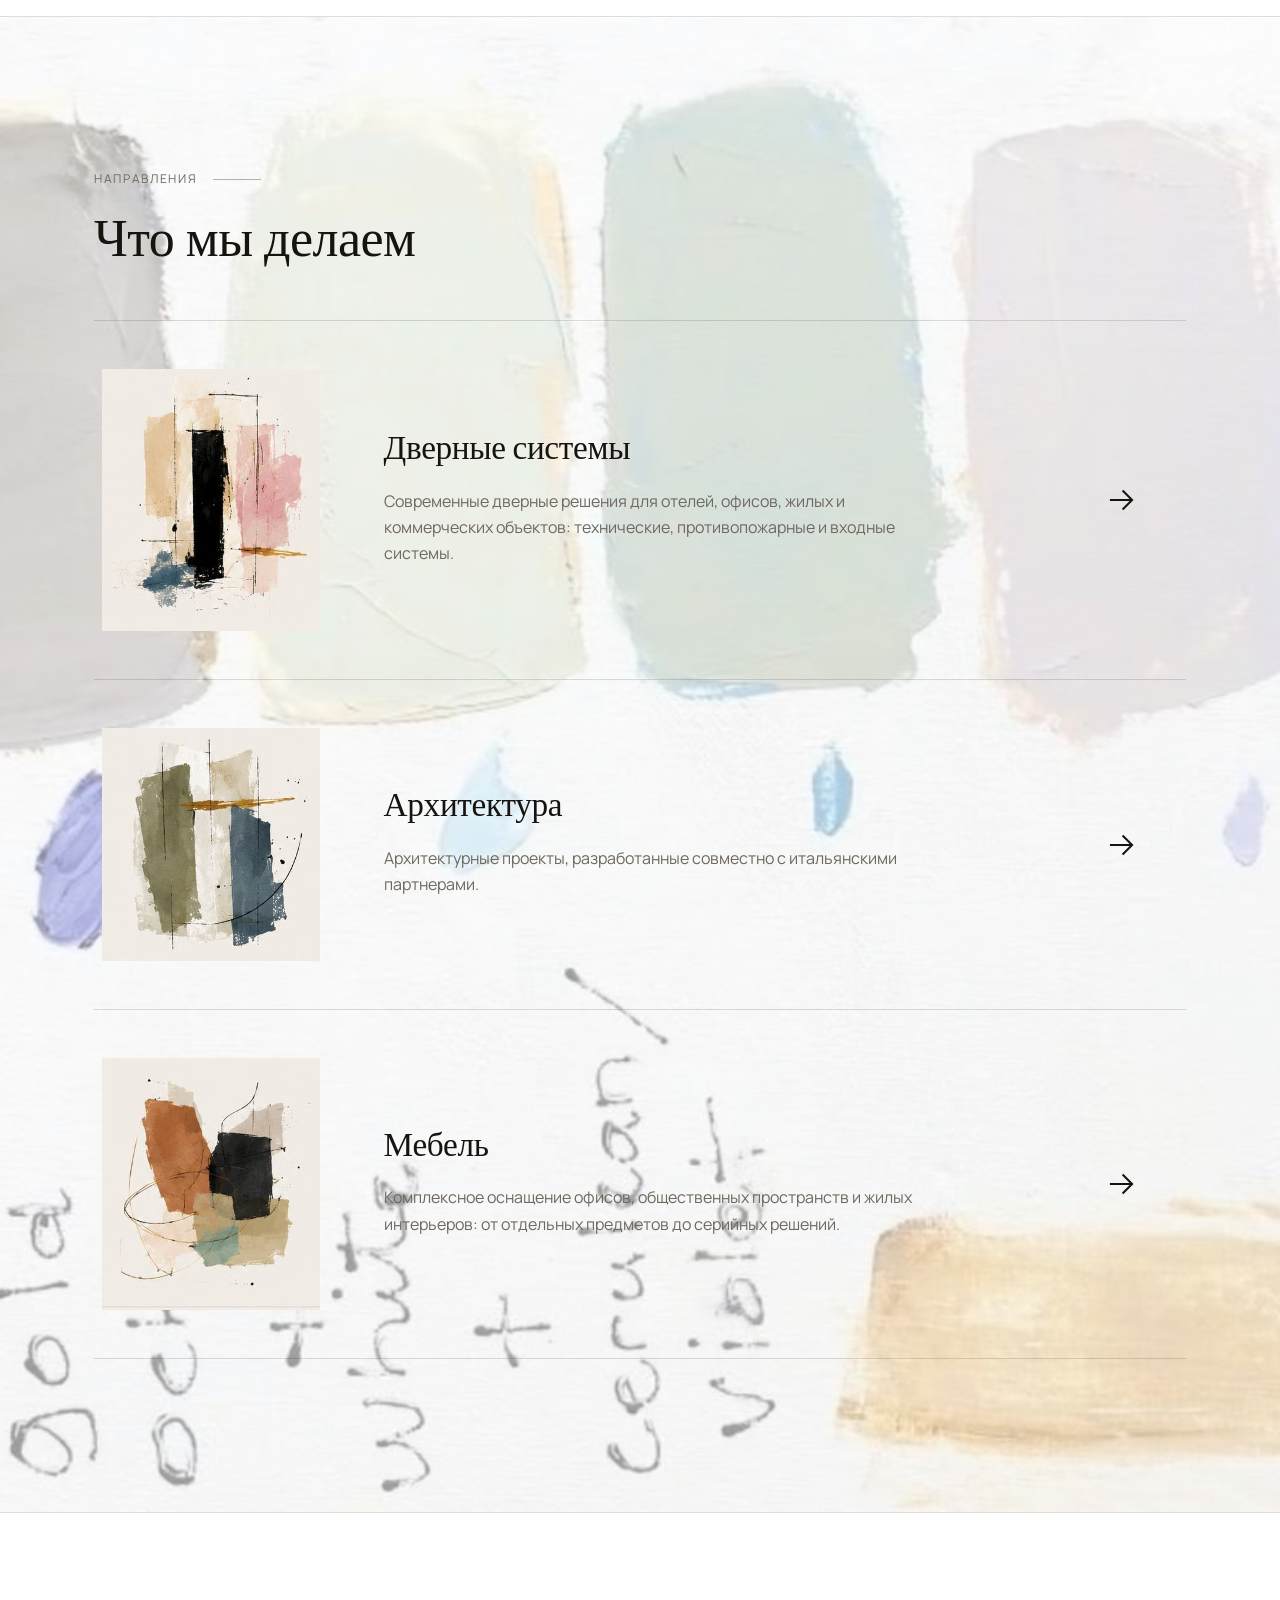
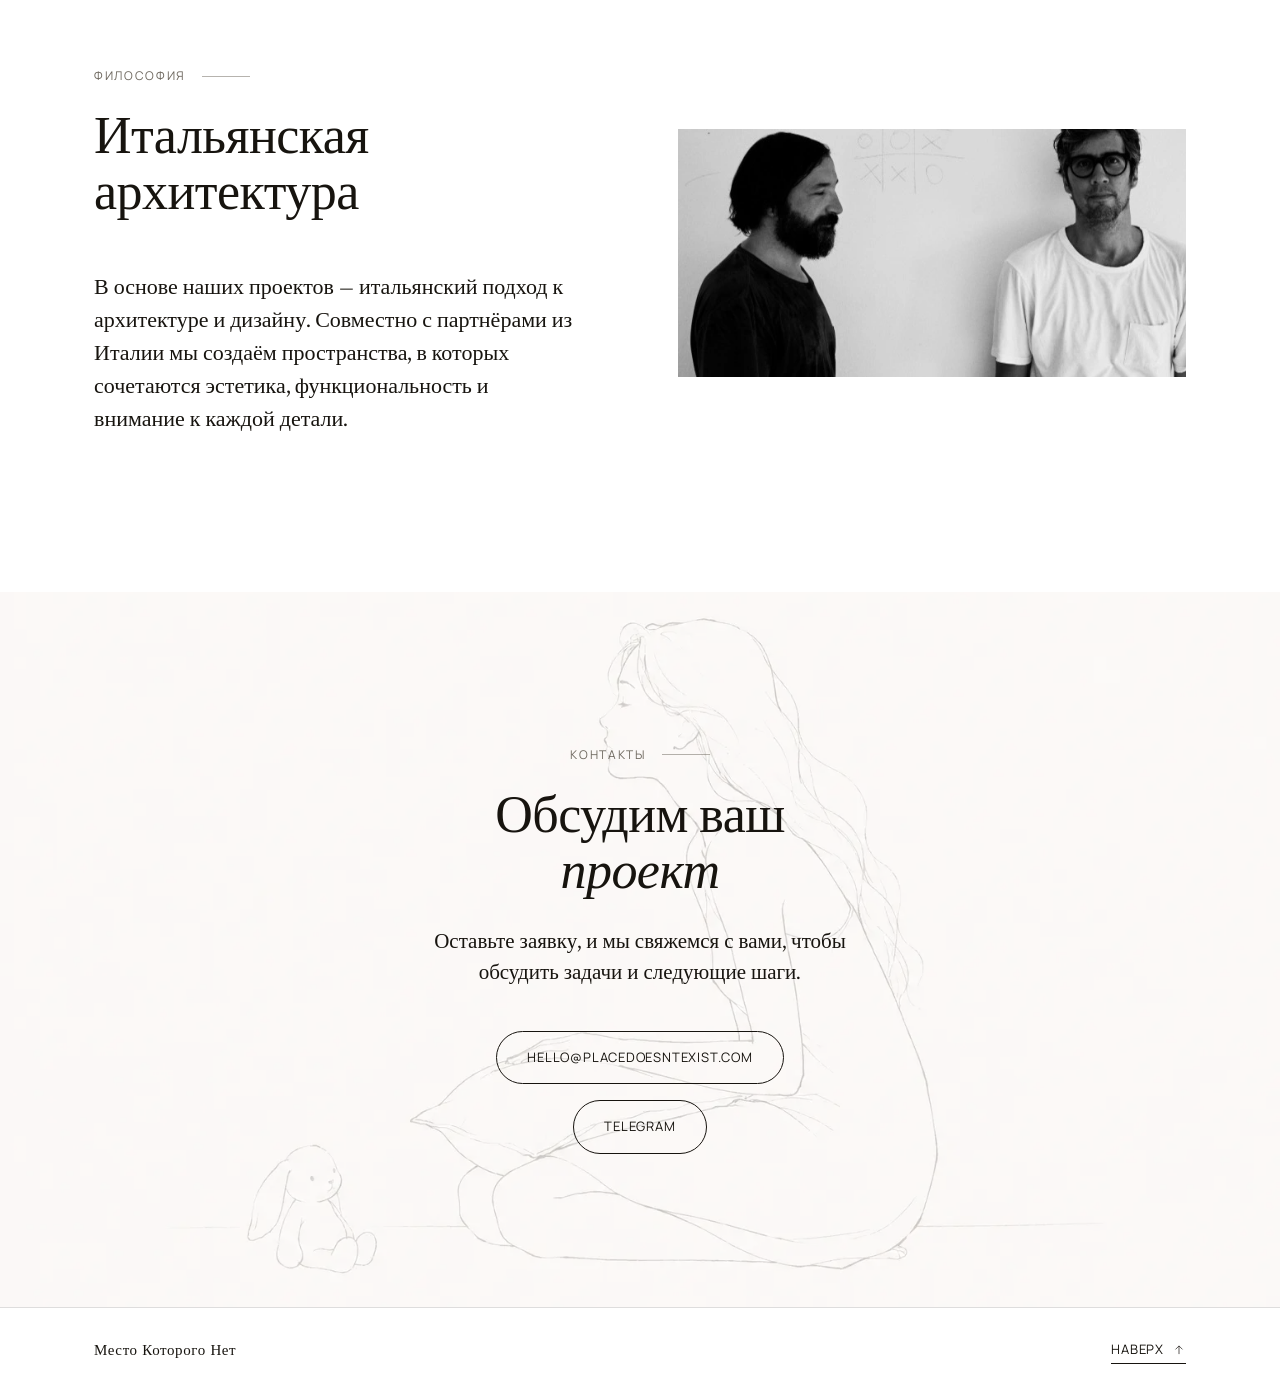
==== commit 68b83532: "fix: link Architecture card to Fargo page Make the Architecture directions row navigate to fargo.htm" ====
--- a/index.html
+++ b/index.html
@@ -150,7 +150,7 @@
           </span>
         </a>
 
-        <article class="card reveal">
+        <a class="card reveal" href="fargo.html">
           <div class="card-art"><img src="content/2.jpg" alt="" /></div>
           <div class="card-body">
             <h3 data-i18n="directions.panels.title">Архитектура</h3>
@@ -159,7 +159,7 @@
           <span class="card-arrow" aria-hidden="true">
             <svg viewBox="0 0 24 24" fill="none"><path d="M5 12h14M13 6l6 6-6 6" stroke="currentColor" stroke-width="1.3"/></svg>
           </span>
-        </article>
+        </a>
 
         <article class="card reveal">
           <div class="card-art"><img src="content/3.jpg" alt="" /></div>
--- a/css/style.css
+++ b/css/style.css
@@ -2,13 +2,13 @@
 /* Tokens                                                         */
 /* ------------------------------------------------------------ */
 :root {
-  --bg: #f6f3ec;
-  --bg-alt: #efeae0;
+  --bg: #ffffff;
+  --bg-alt: #ffffff;
   --ink: #17140f;
   --ink-soft: #6e685f;
   --line: rgba(23, 20, 15, 0.14);
   --dark-bg: #14120e;
-  --cream: #f6f3ec;
+  --cream: #ffffff;
 
   --dot-1: #96603f;
   --dot-2: #2b3868;
@@ -100,13 +100,13 @@
   border-bottom: 1px solid transparent;
 }
 .site-header.scrolled {
-  background: rgba(246, 243, 236, 0.86);
+  background: rgba(255, 255, 255, 0.86);
   backdrop-filter: blur(10px);
   padding: 16px 0;
   border-color: var(--line);
 }
 .site-header.nav-hover {
-  background: rgba(246, 243, 236, 0.86);
+  background: rgba(255, 255, 255, 0.86);
   backdrop-filter: blur(10px);
   border-color: var(--line);
 }
@@ -563,11 +563,11 @@
 /* Partners                                                        */
 /* ------------------------------------------------------------ */
 .partners { padding: var(--section-y) 0; background: var(--dark-bg); color: var(--cream); }
-.partners .eyebrow-row { color: rgba(246, 243, 236, 0.55); }
+.partners .eyebrow-row { color: rgba(255, 255, 255, 0.55); }
 .partners h2 { color: var(--cream); }
 .partners-lead {
   font-family: var(--font-display);
-  color: rgba(246, 243, 236, 0.82);
+  color: rgba(255, 255, 255, 0.82);
   font-size: clamp(18px, 1.9vw, 22px);
   max-width: 560px;
   margin-top: -20px;
@@ -577,26 +577,26 @@
 .partners-row {
   display: grid;
   grid-template-columns: repeat(5, 1fr);
-  border-top: 1px solid rgba(246, 243, 236, 0.16);
-  border-left: 1px solid rgba(246, 243, 236, 0.16);
+  border-top: 1px solid rgba(255, 255, 255, 0.16);
+  border-left: 1px solid rgba(255, 255, 255, 0.16);
 }
 .partner-slot {
-  border-right: 1px solid rgba(246, 243, 236, 0.16);
-  border-bottom: 1px solid rgba(246, 243, 236, 0.16);
+  border-right: 1px solid rgba(255, 255, 255, 0.16);
+  border-bottom: 1px solid rgba(255, 255, 255, 0.16);
   padding: 40px 20px;
   display: flex;
   align-items: center;
   justify-content: center;
   font-family: var(--font-display);
   font-size: 15px;
-  color: rgba(246, 243, 236, 0.4);
+  color: rgba(255, 255, 255, 0.4);
   letter-spacing: 0.04em;
 }
 
 .partners-note {
   margin-top: 20px;
   font-size: 12px;
-  color: rgba(246, 243, 236, 0.4);
+  color: rgba(255, 255, 255, 0.4);
 }
 
 /* ------------------------------------------------------------ */
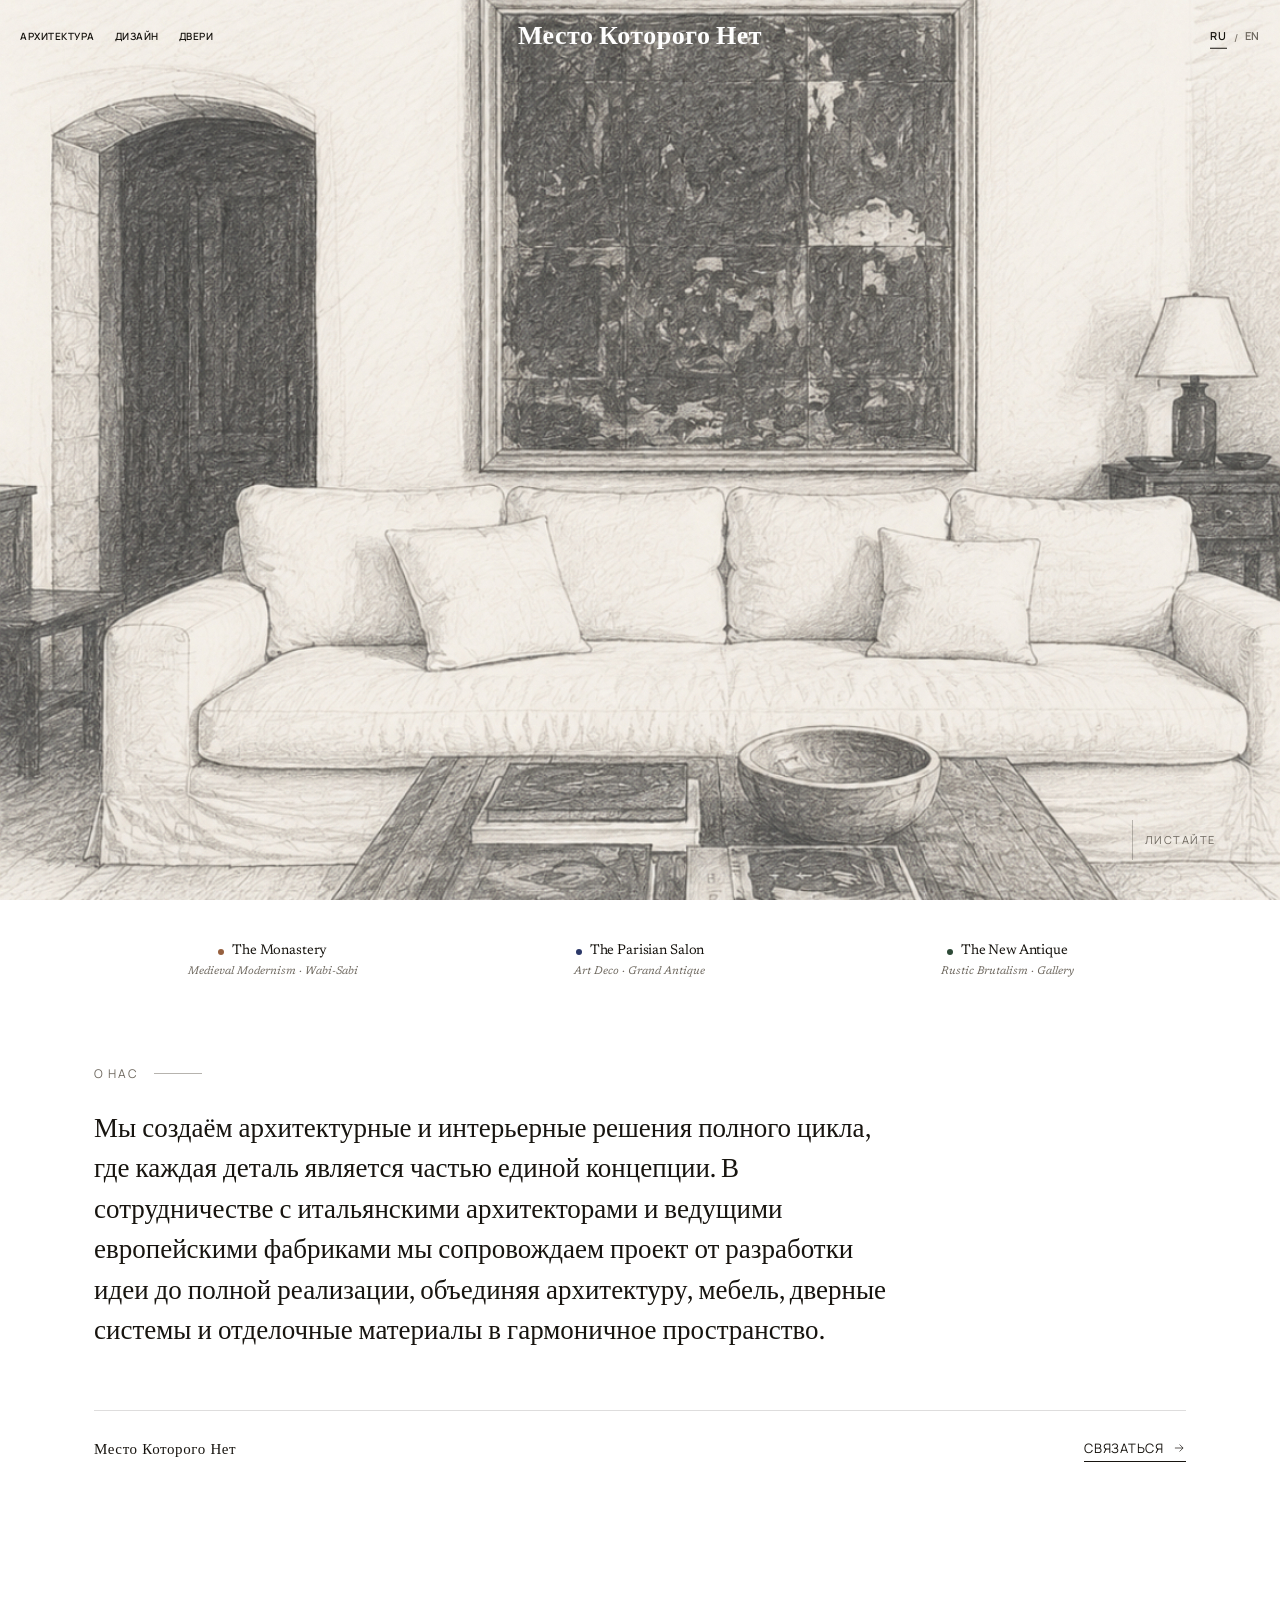
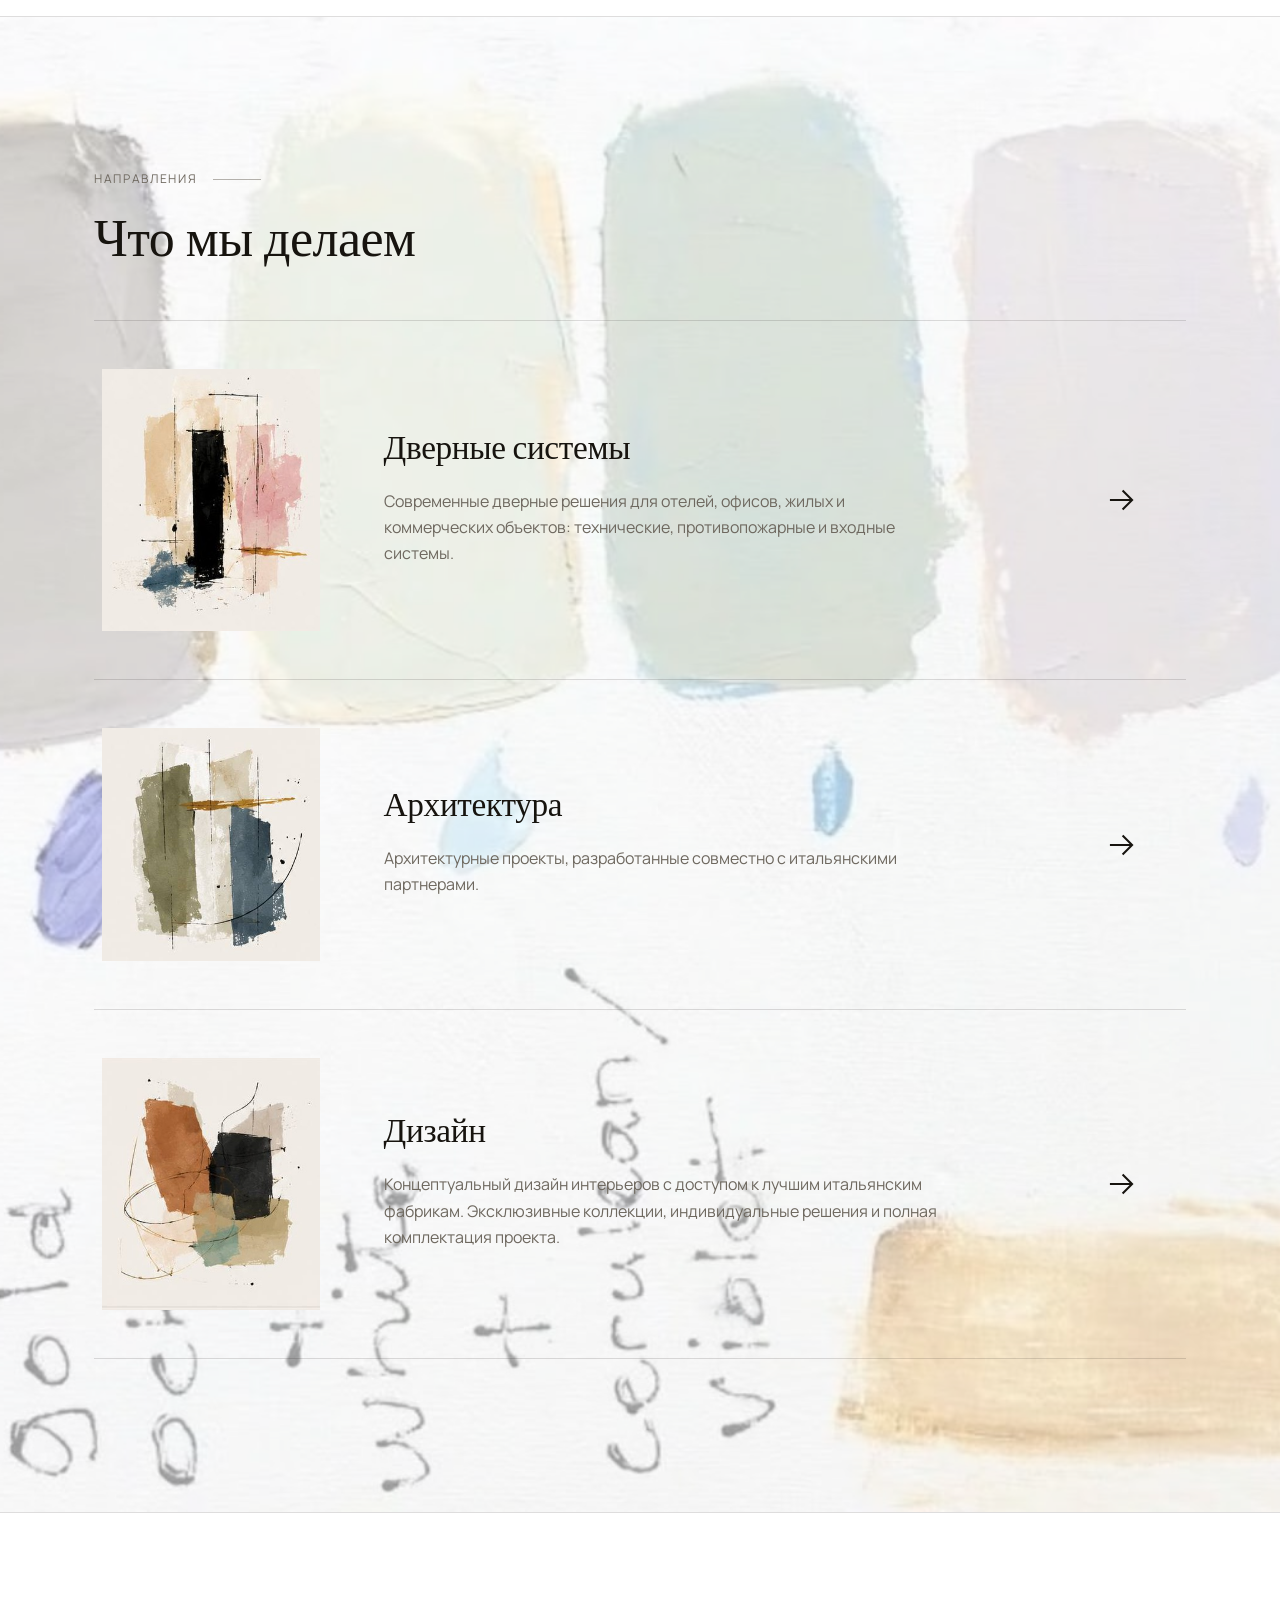
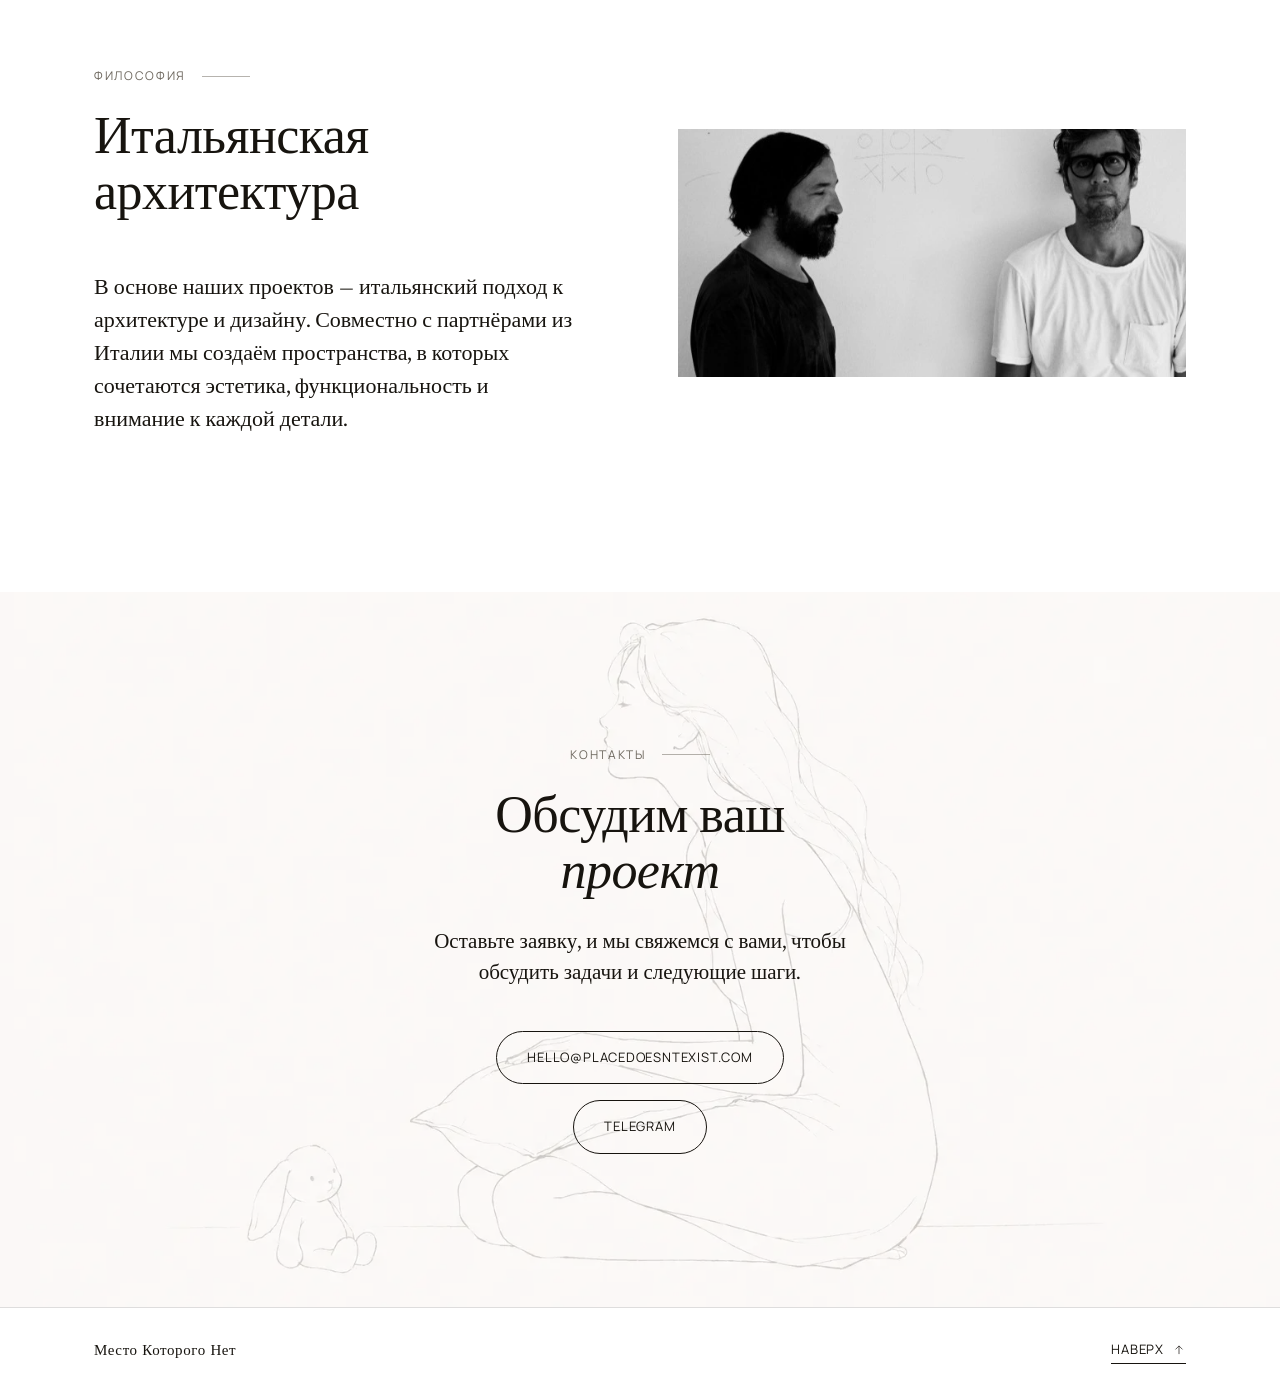
==== commit 98dcb82f: "fix: replace Furniture card with Design copy Update the third directions row title and description i" ====
--- a/index.html
+++ b/index.html
@@ -164,9 +164,8 @@
         <article class="card reveal">
           <div class="card-art"><img src="content/3.jpg" alt="" /></div>
           <div class="card-body">
-            <h3 data-i18n="directions.furniture.title">Мебель</h3>
-            <p data-i18n="directions.furniture.text">Комплексное оснащение офисов, общественных пространств и жилых
-              интерьеров: от отдельных предметов до серийных решений.</p>
+            <h3 data-i18n="directions.furniture.title">Дизайн</h3>
+            <p data-i18n="directions.furniture.text">Концептуальный дизайн интерьеров с доступом к лучшим итальянским фабрикам. Эксклюзивные коллекции, индивидуальные решения и полная комплектация проекта.</p>
           </div>
           <span class="card-arrow" aria-hidden="true">
             <svg viewBox="0 0 24 24" fill="none"><path d="M5 12h14M13 6l6 6-6 6" stroke="currentColor" stroke-width="1.3"/></svg>
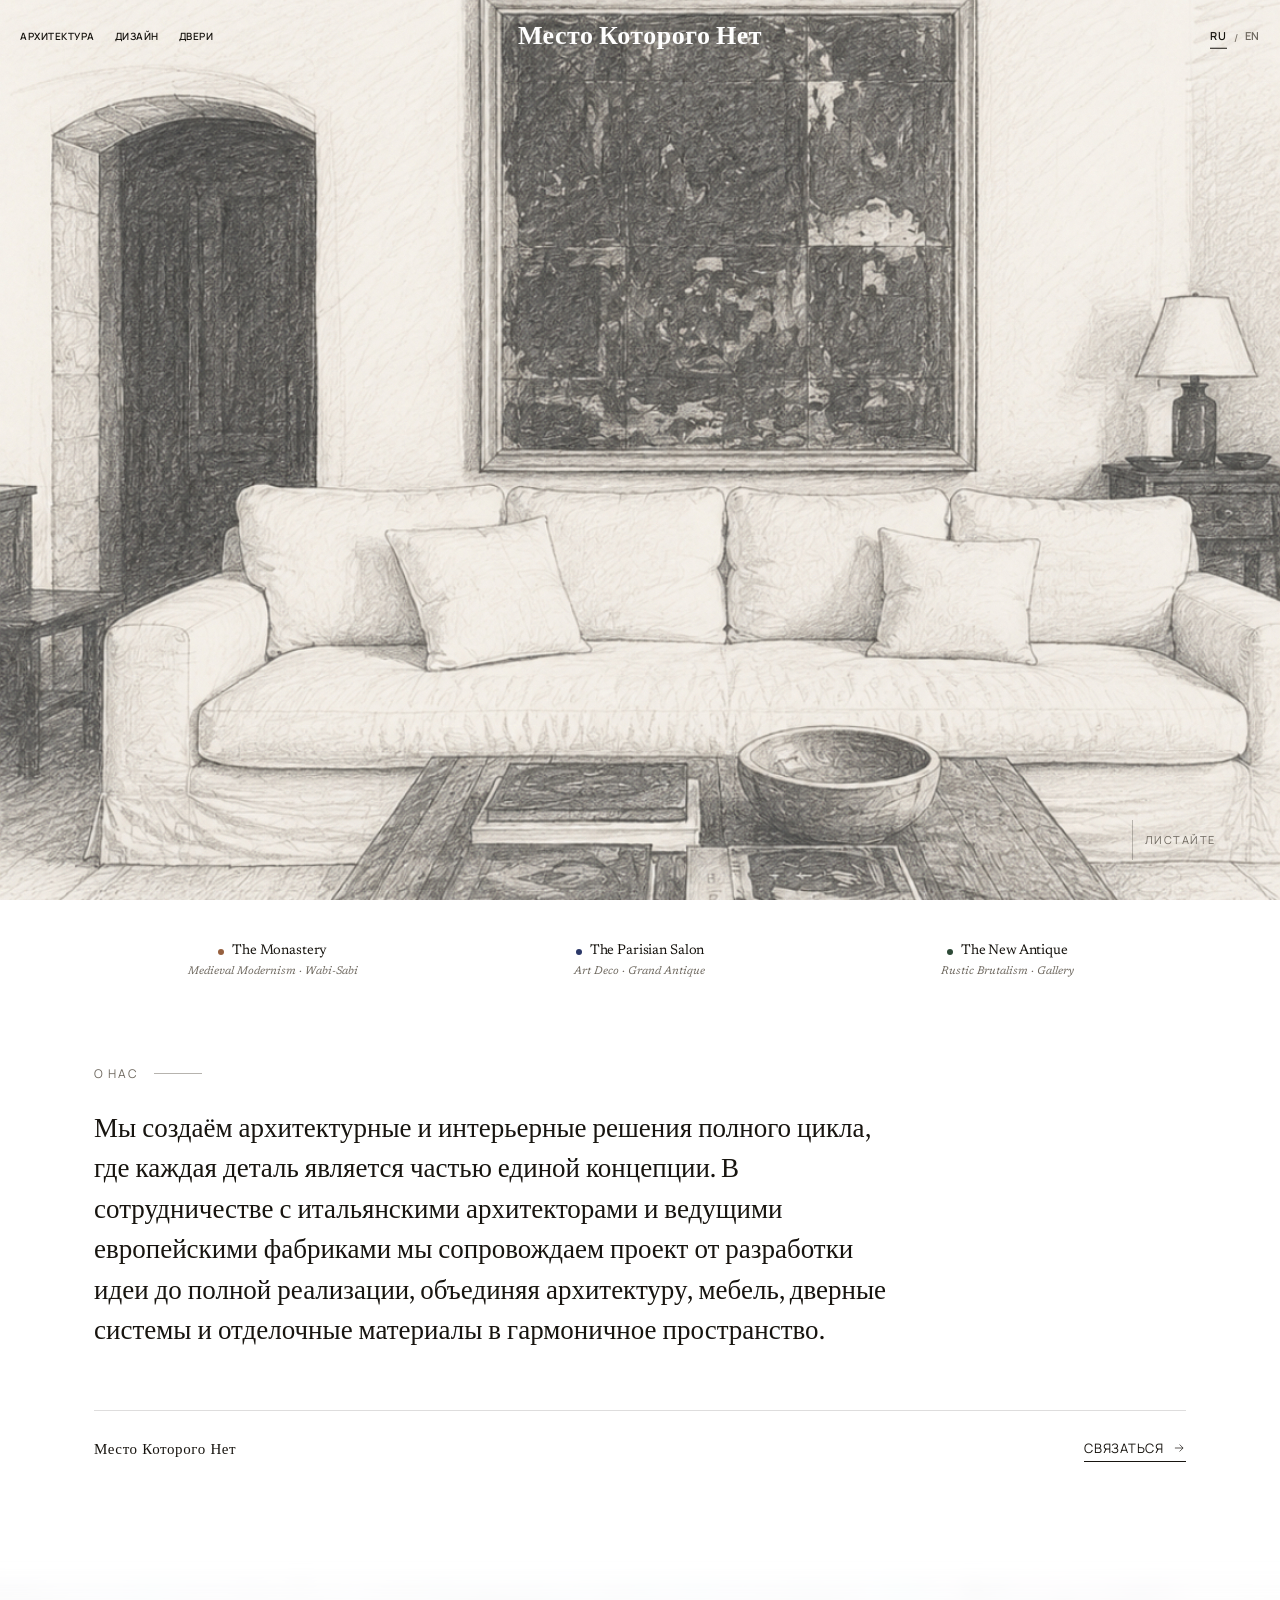
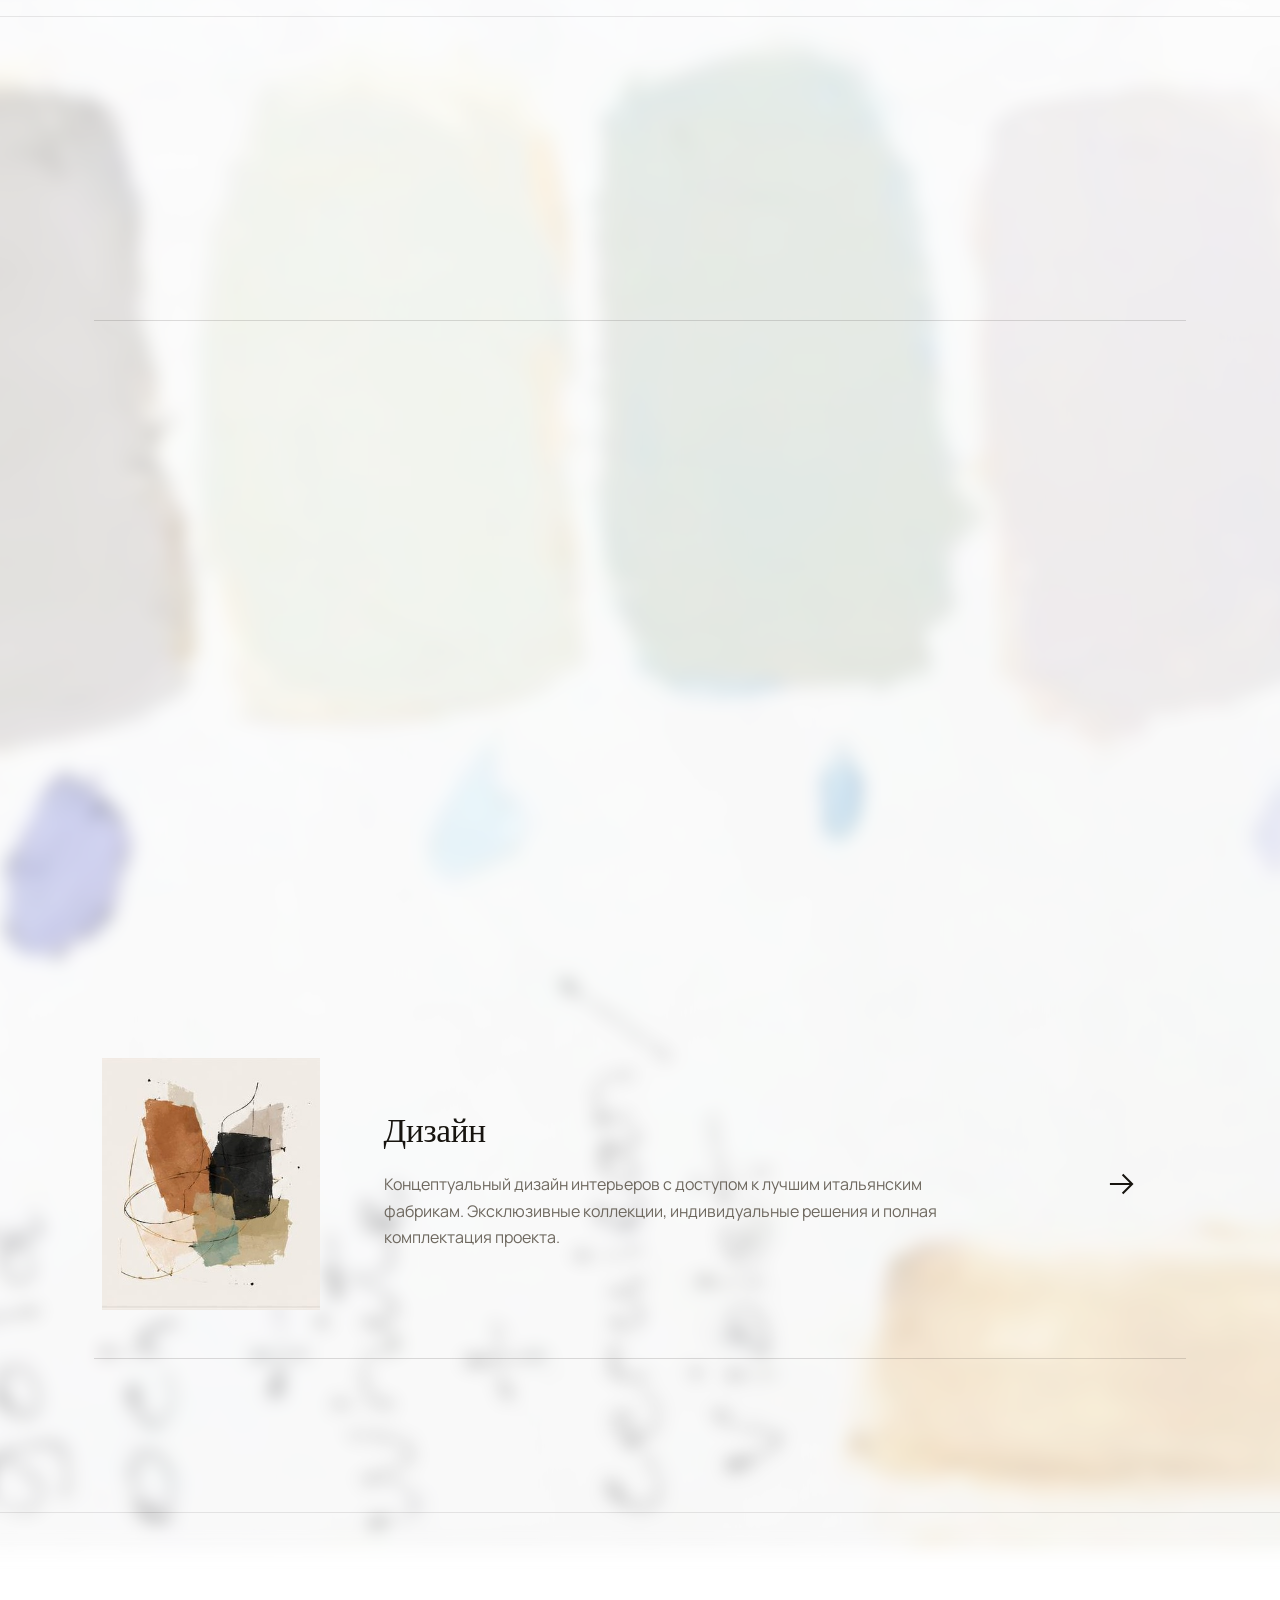
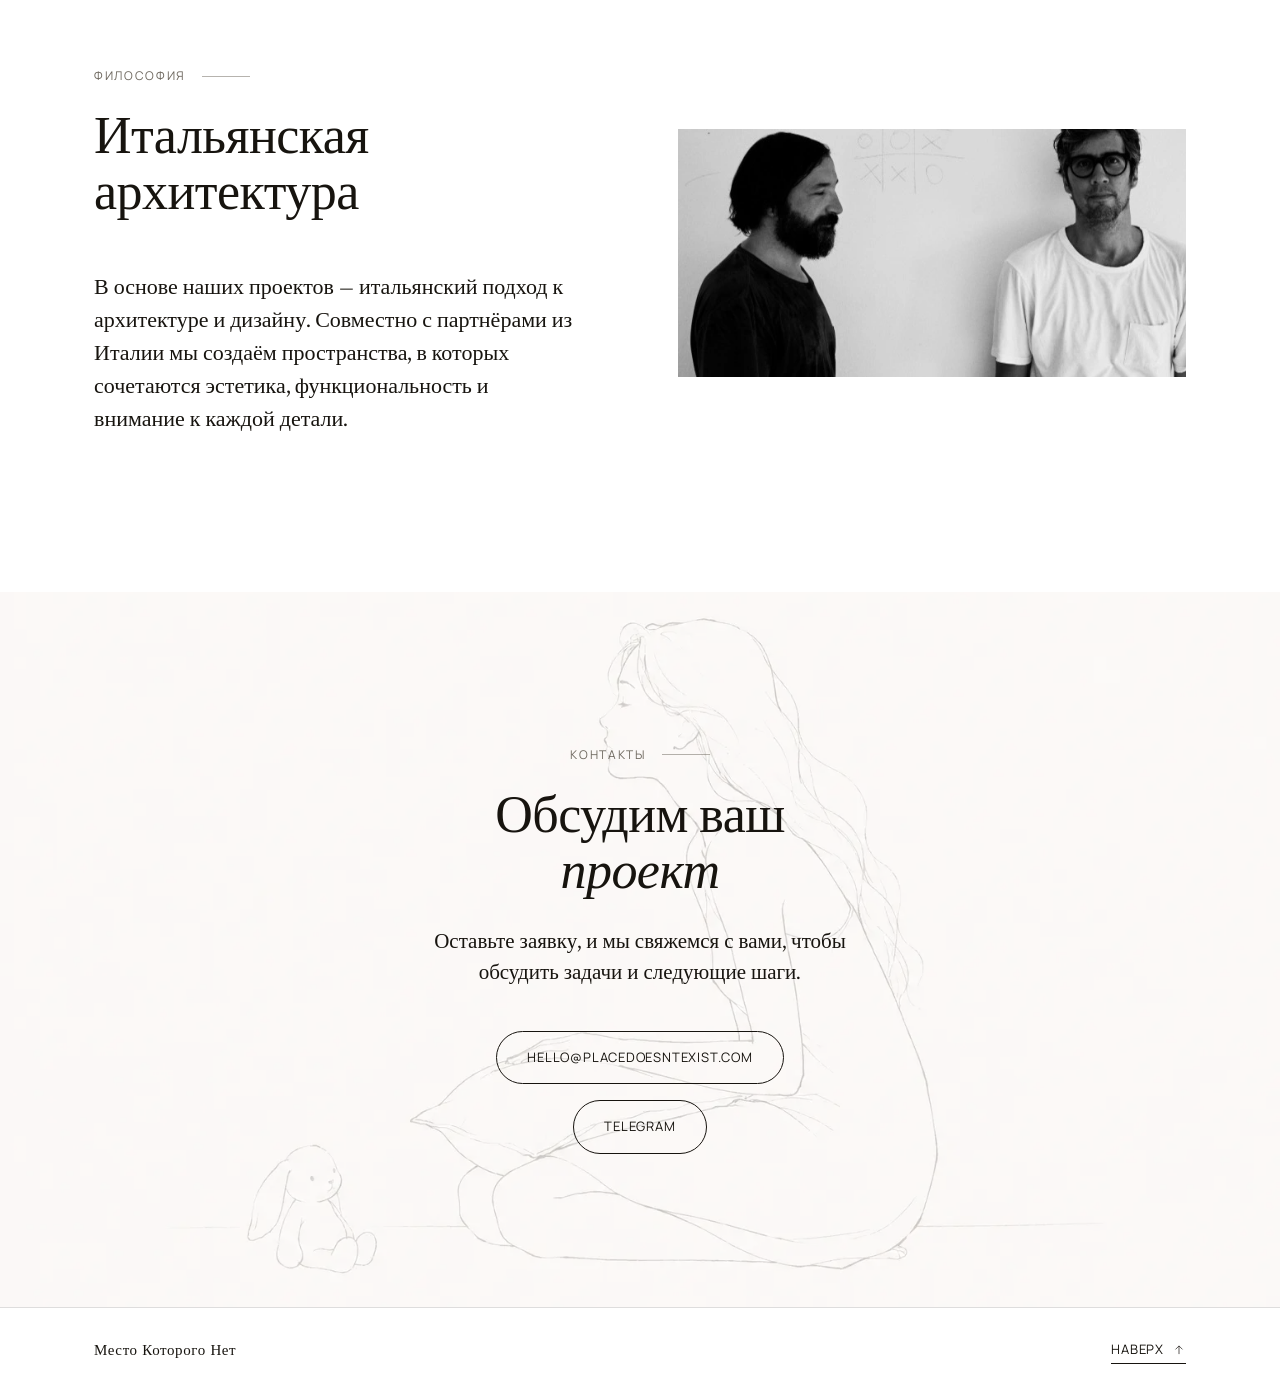
==== commit 9601f54a: "chore: bust browser cache for CSS and JS assets Append a version query string so clients load the la" ====
--- a/index.html
+++ b/index.html
@@ -8,7 +8,7 @@
 <link rel="preconnect" href="https://fonts.googleapis.com" />
 <link rel="preconnect" href="https://fonts.gstatic.com" crossorigin />
 <link href="https://fonts.googleapis.com/css2?family=Newsreader:ital,opsz,wght@0,6..72,300;0,6..72,400;0,6..72,500;0,6..72,700;1,6..72,400;1,6..72,500&family=Manrope:wght@300;400;500;600&display=swap" rel="stylesheet" />
-<link rel="stylesheet" href="css/style.css" />
+<link rel="stylesheet" href="css/style.css?v=20260709c" />
 </head>
 <body>
 
@@ -49,10 +49,17 @@
 
 <nav class="nav-overlay" id="nav">
   <ul>
-    <li><a href="#about" data-i18n="nav.overlay.about">О компании</a></li>
-    <li><a href="#directions" data-i18n="nav.overlay.directions">Направления</a></li>
-    <li><a href="#italy" data-i18n="nav.overlay.italy">Италия</a></li>
-    <li><a href="#contacts" data-i18n="nav.overlay.contacts">Контакты</a></li>
+    <li>
+      <a href="fargo.html" data-i18n="nav.architecture">Архитектура</a>
+      <a href="fargo.html" class="nav-overlay-sub">Fargo</a>
+    </li>
+    <li>
+      <a href="#directions" data-i18n="nav.design">Дизайн</a>
+    </li>
+    <li>
+      <a href="viani.html" data-i18n="nav.doors">Двери</a>
+      <a href="viani.html" class="nav-overlay-sub">Viani Porte</a>
+    </li>
   </ul>
   <p class="nav-overlay-foot" data-i18n="brand">Место Которого Нет</p>
 </nav>
@@ -230,7 +237,7 @@
   </div>
 </footer>
 
-<script src="js/i18n.js"></script>
-<script src="js/main.js"></script>
+<script src="js/i18n.js?v=20260709c"></script>
+<script src="js/main.js?v=20260709c"></script>
 </body>
 </html>
--- a/css/style.css
+++ b/css/style.css
@@ -240,10 +240,11 @@
   height: 24px;
   justify-self: start;
   z-index: 210;
+  color: var(--ink);
 }
 .burger span {
   display: block;
-  height: 1px;
+  height: 1.5px;
   background: currentColor;
   transition: transform 0.3s var(--ease), opacity 0.3s var(--ease);
 }
@@ -278,7 +279,13 @@
   display: flex;
   flex-direction: column;
   align-items: center;
-  gap: 22px;
+  gap: 36px;
+}
+.nav-overlay li {
+  display: flex;
+  flex-direction: column;
+  align-items: center;
+  gap: 10px;
 }
 .nav-overlay a {
   font-family: var(--font-display);
@@ -286,6 +293,14 @@
   transition: opacity 0.3s var(--ease);
 }
 .nav-overlay a:hover { opacity: 0.55; }
+.nav-overlay-sub {
+  font-family: var(--font-body) !important;
+  font-size: 13px !important;
+  font-weight: 500;
+  letter-spacing: 0.08em;
+  text-transform: uppercase;
+  color: var(--ink-soft);
+}
 .nav-overlay-foot {
   font-size: 12px;
   letter-spacing: 0.08em;
@@ -489,7 +504,9 @@
   position: absolute;
   inset: 0;
   background: url("../content/IMG_7800.jpg") center / cover no-repeat;
-  opacity: 0.5;
+  opacity: 0.35;
+  filter: blur(8px);
+  transform: scale(1.05);
   pointer-events: none;
 }
 .directions .container { position: relative; }
@@ -737,6 +754,14 @@
 @media (max-width: 860px) {
   .nav-inline { display: none; }
   .burger { display: flex; }
+  .header-inner {
+    justify-content: flex-start;
+    min-height: 28px;
+  }
+  .burger {
+    position: relative;
+    z-index: 220;
+  }
 
   /* Inner pages have no burger menu — keep the back link visible */
   .site-header--solid .nav-inline { display: flex; }
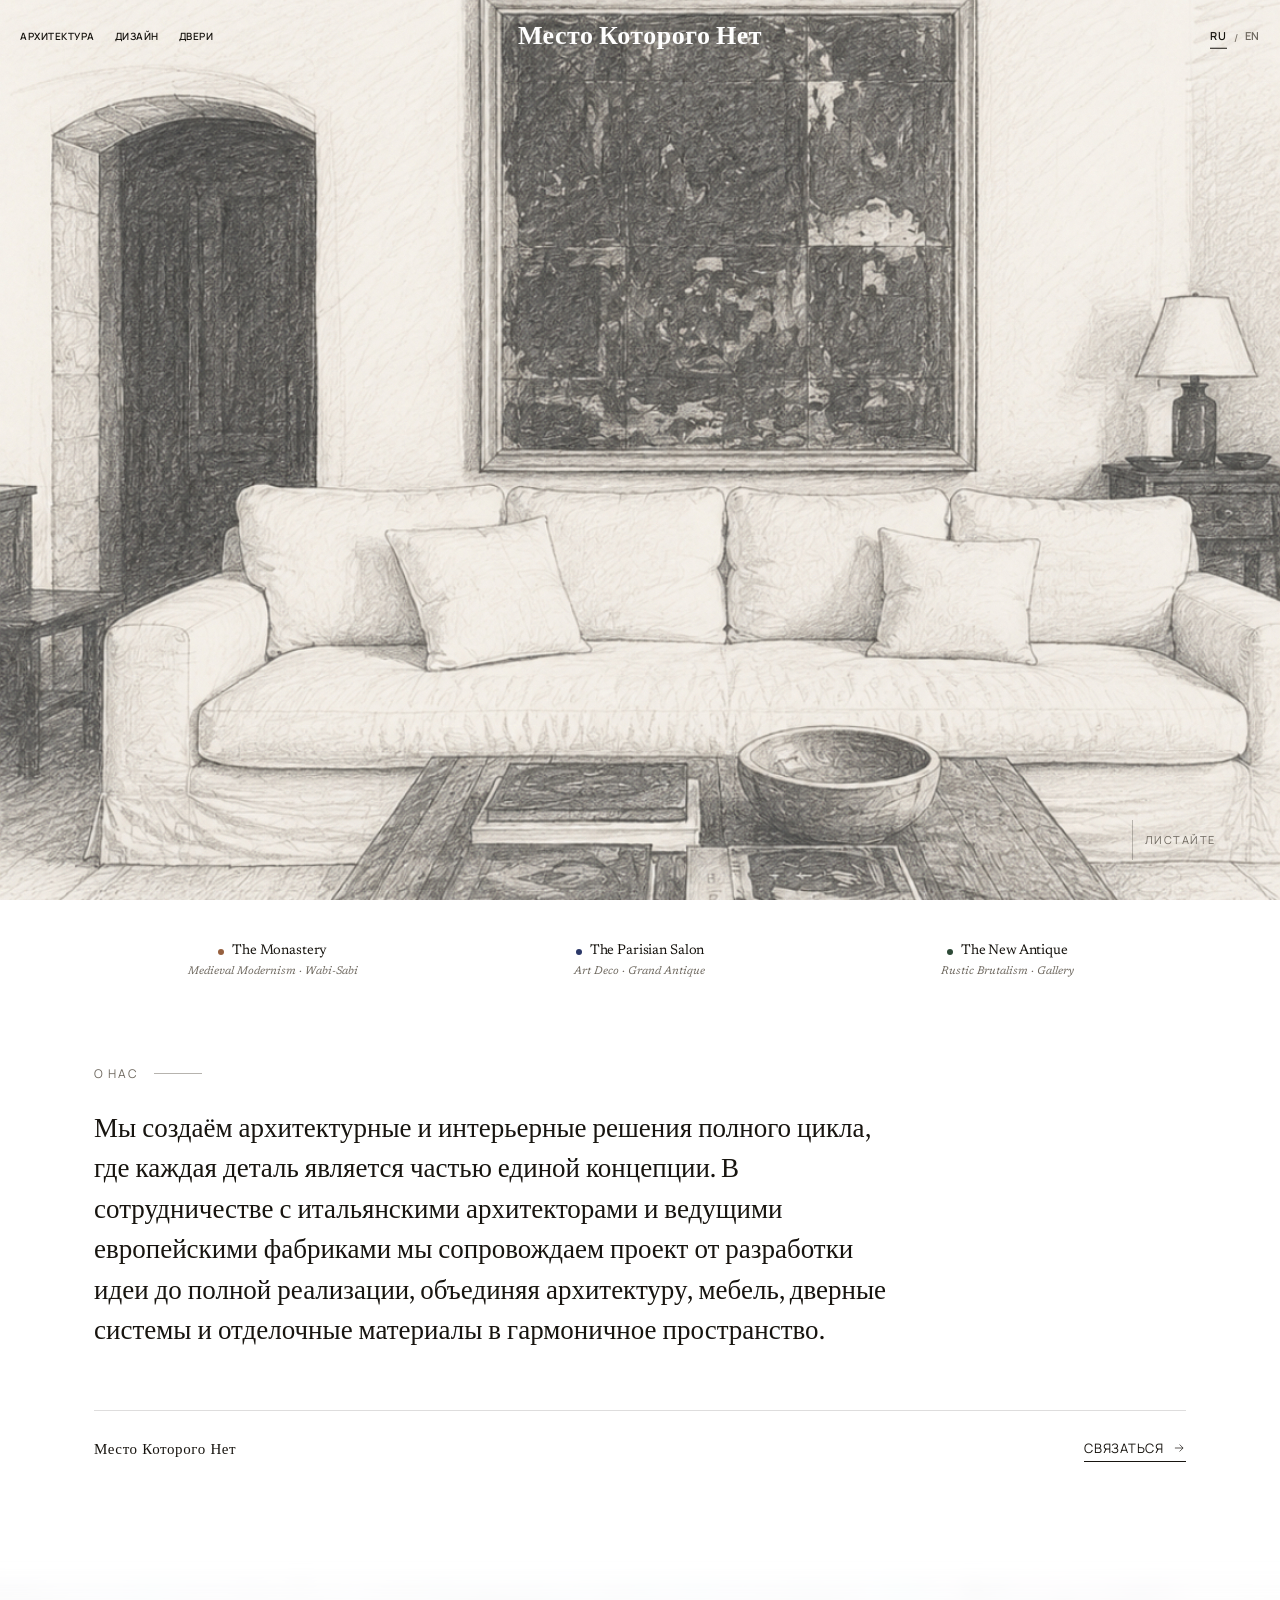
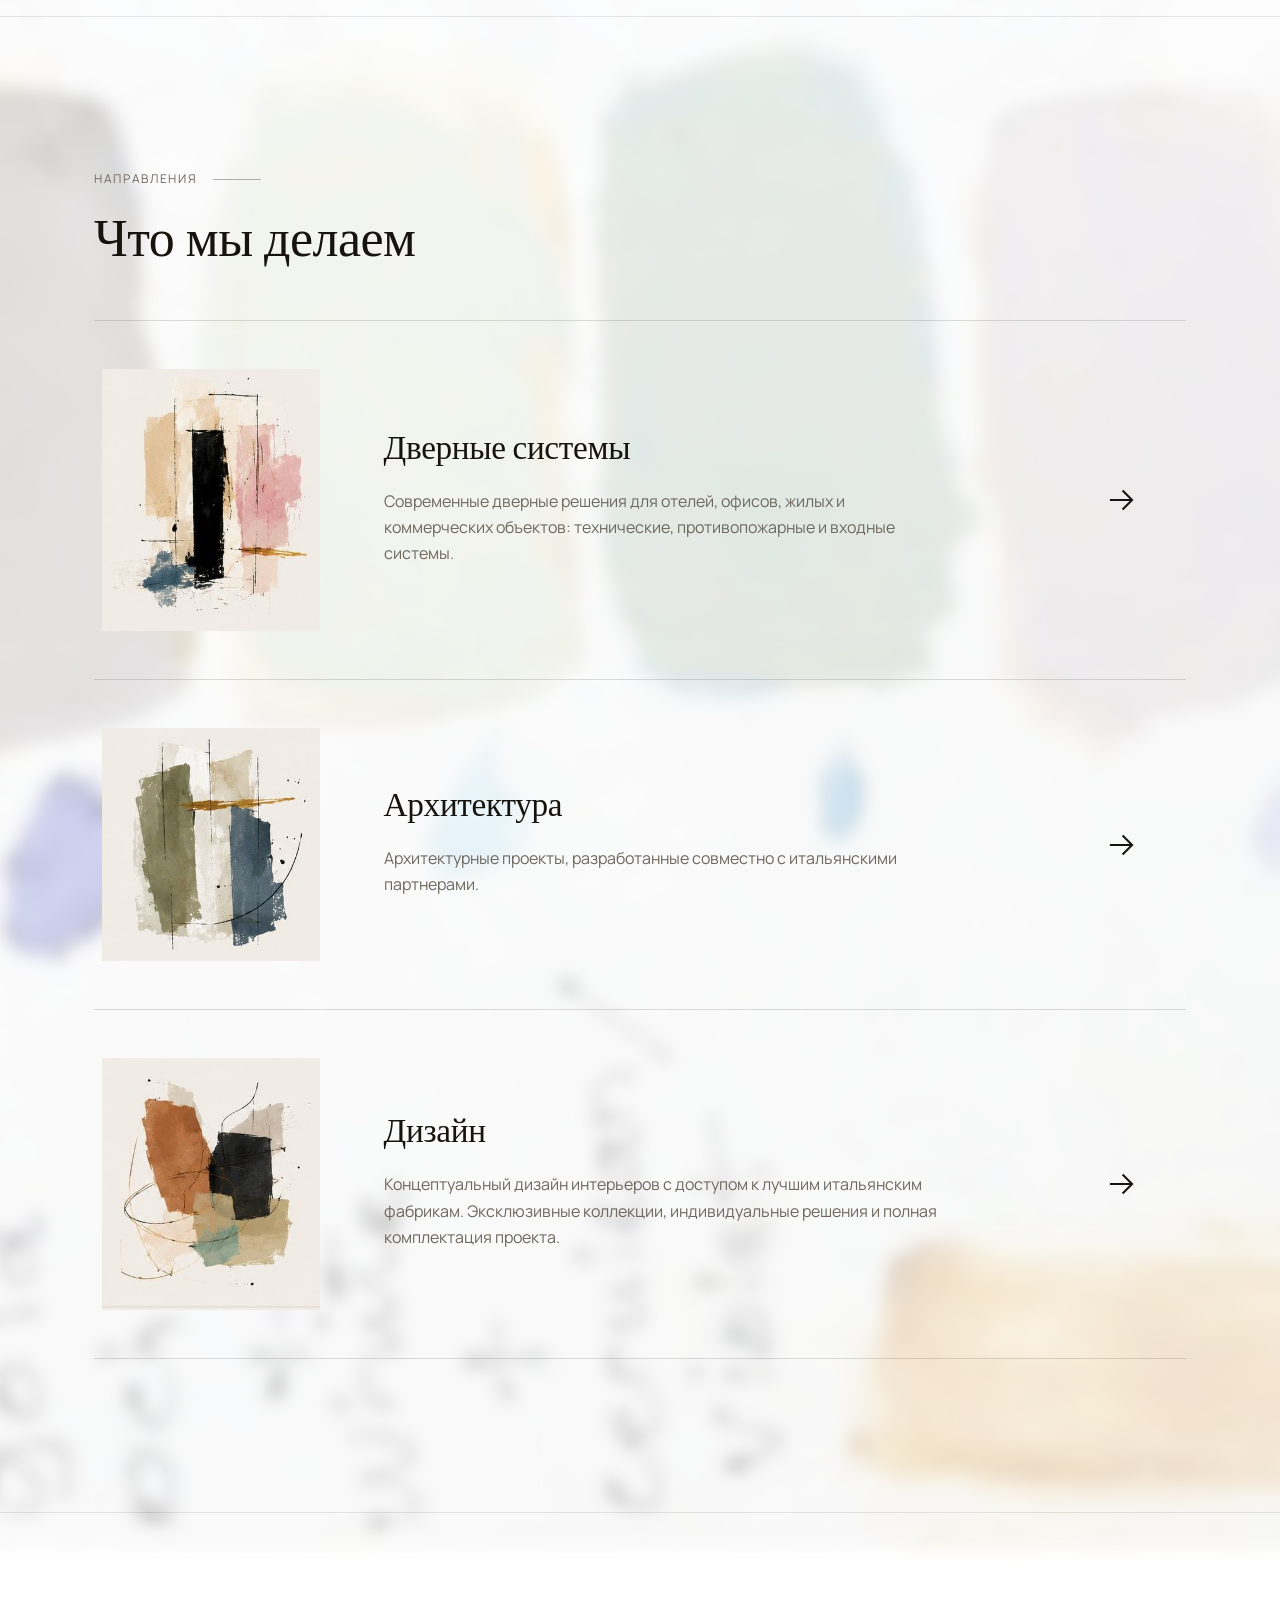
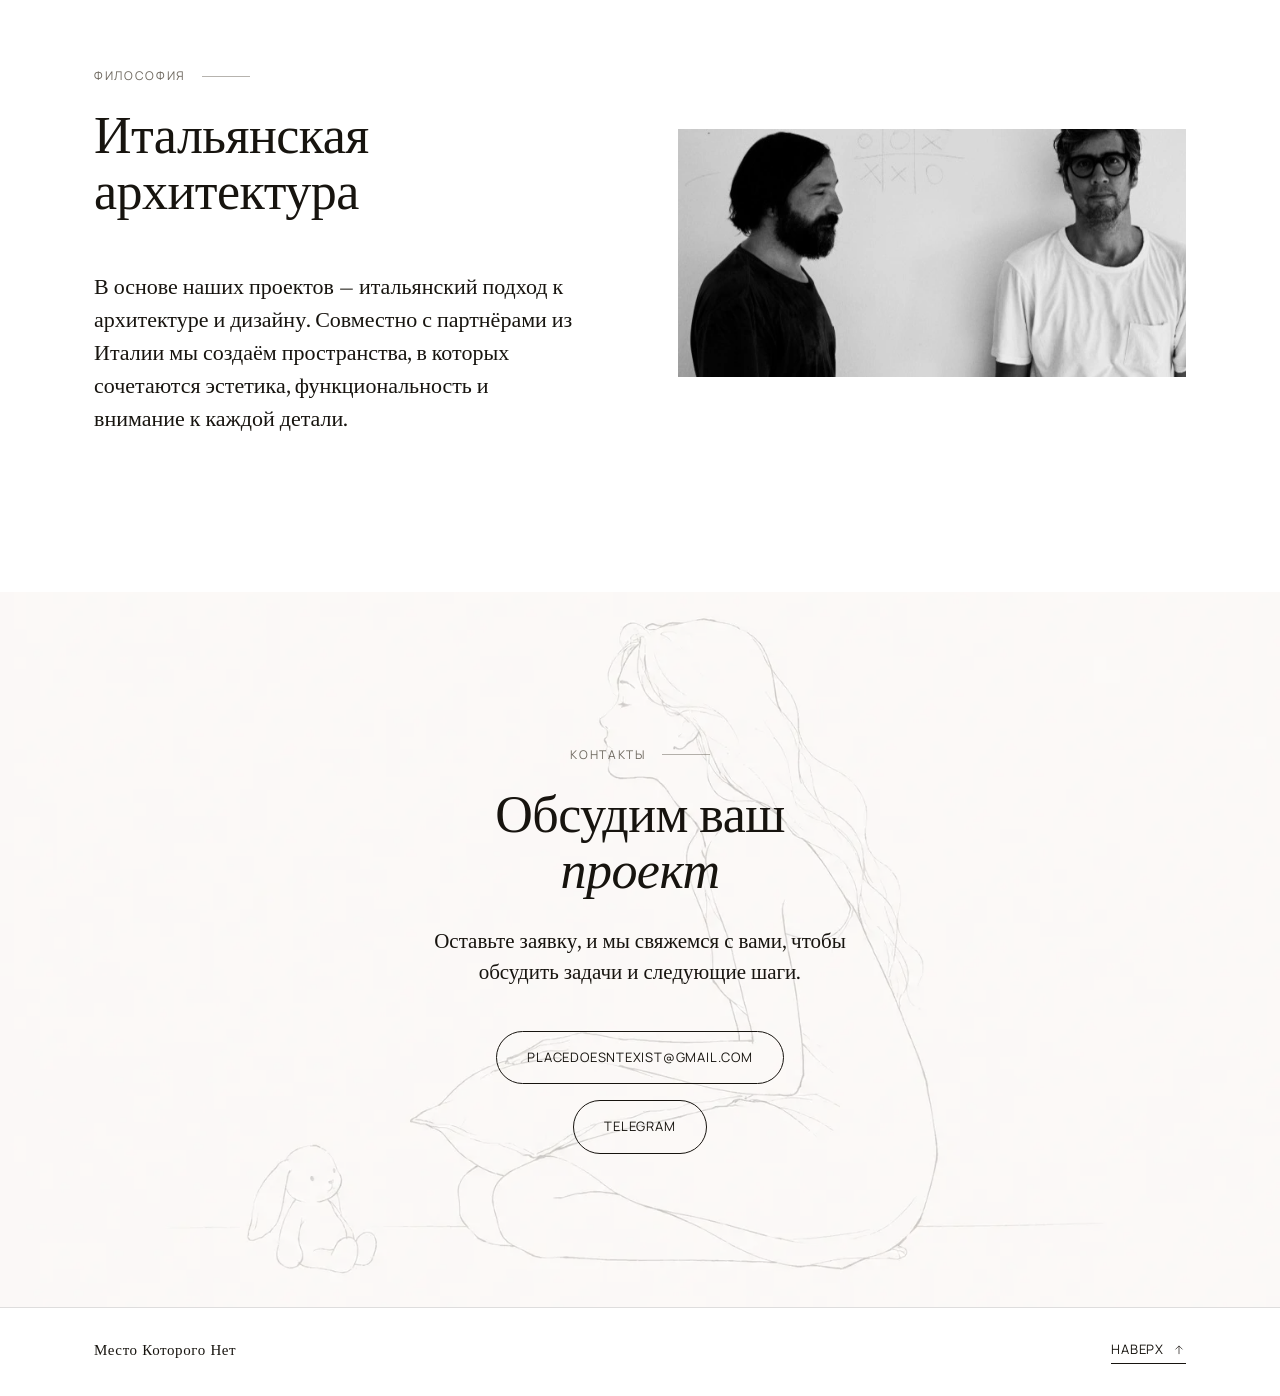
==== commit fc8e8d0e: "fix: update contact email to placedoesntexist@gmail.com Co-authored-by: Cursor <cursoragent@cursor.c" ====
--- a/index.html
+++ b/index.html
@@ -8,7 +8,7 @@
 <link rel="preconnect" href="https://fonts.googleapis.com" />
 <link rel="preconnect" href="https://fonts.gstatic.com" crossorigin />
 <link href="https://fonts.googleapis.com/css2?family=Newsreader:ital,opsz,wght@0,6..72,300;0,6..72,400;0,6..72,500;0,6..72,700;1,6..72,400;1,6..72,500&family=Manrope:wght@300;400;500;600&display=swap" rel="stylesheet" />
-<link rel="stylesheet" href="css/style.css?v=20260709c" />
+<link rel="stylesheet" href="css/style.css?v=20260711a" />
 </head>
 <body>
 
@@ -217,7 +217,7 @@
         следующие шаги.
       </p>
       <div class="contact-buttons">
-        <a href="mailto:hello@placedoesntexist.com" class="btn reveal">hello@placedoesntexist.com</a>
+        <a href="mailto:placedoesntexist@gmail.com" class="btn reveal">placedoesntexist@gmail.com</a>
         <a href="https://t.me/placedoesntexistt" class="btn reveal" target="_blank" rel="noopener">Telegram</a>
       </div>
     </div>
